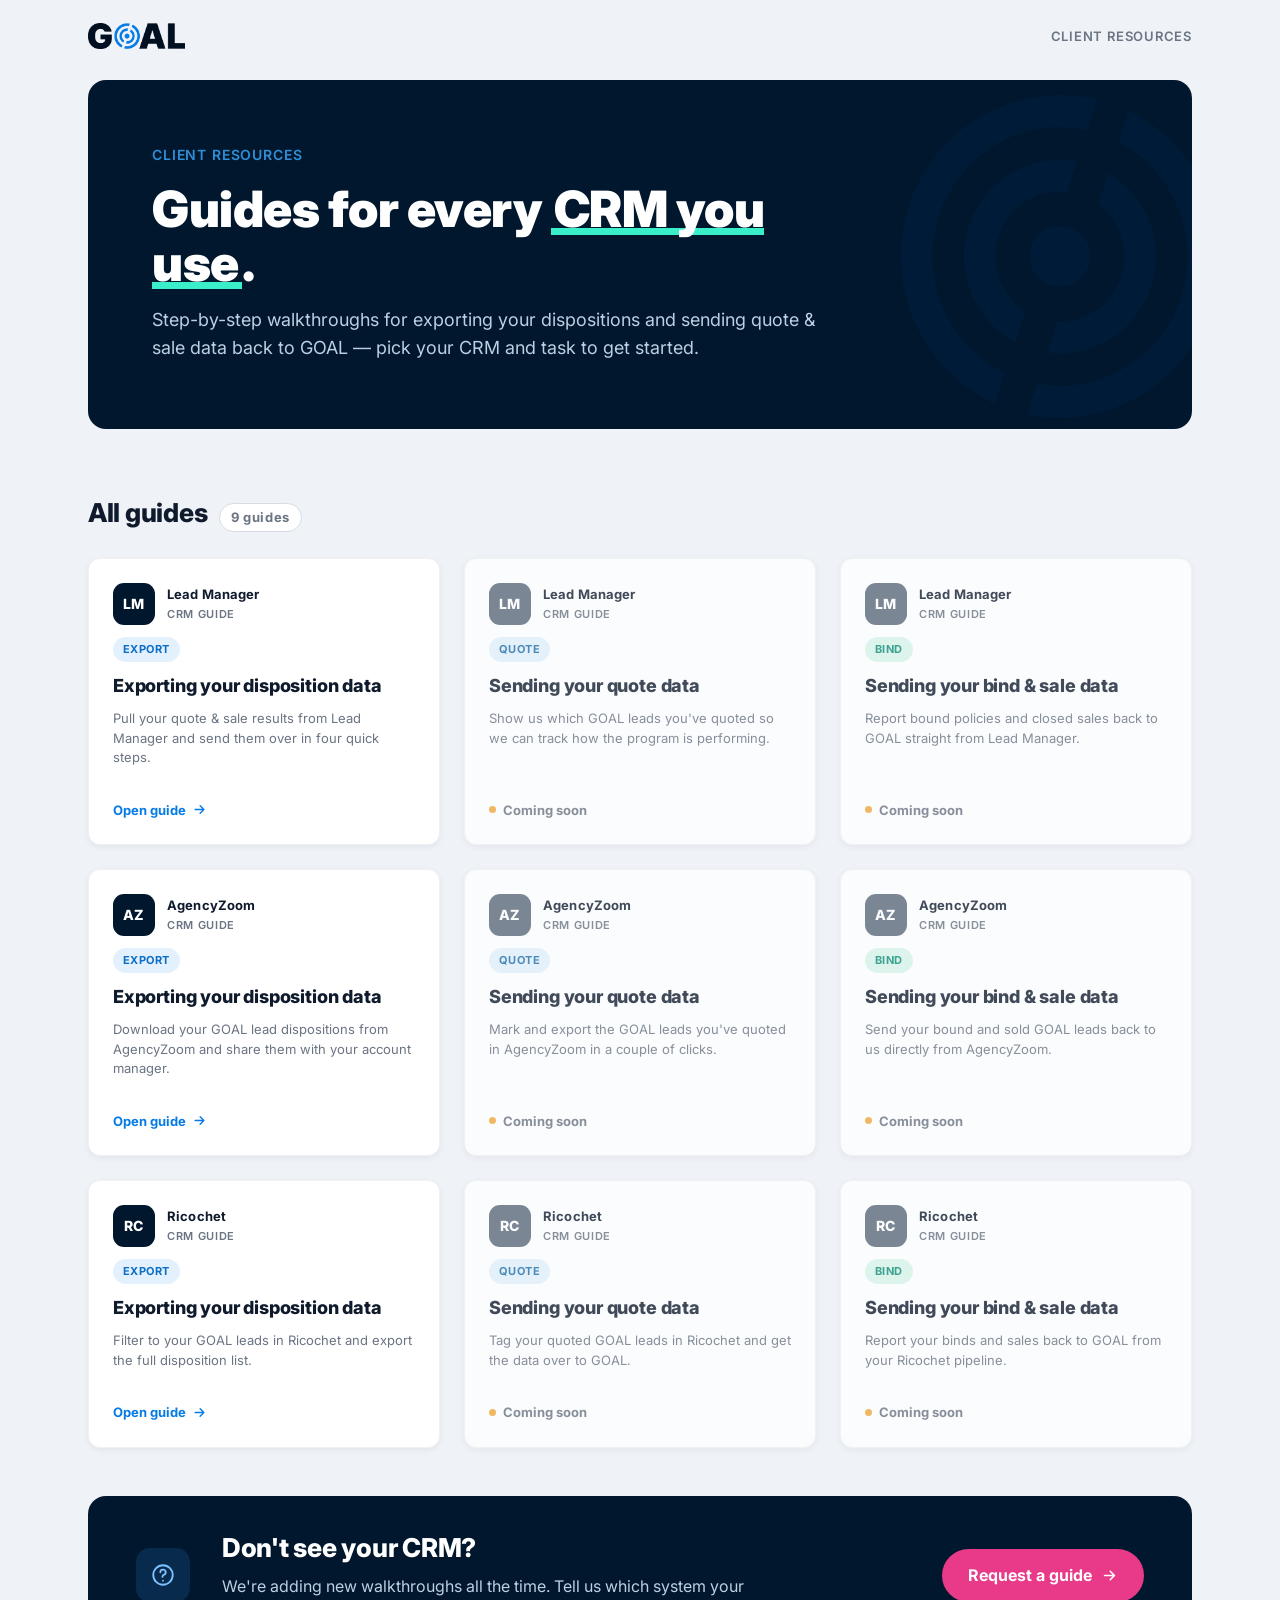
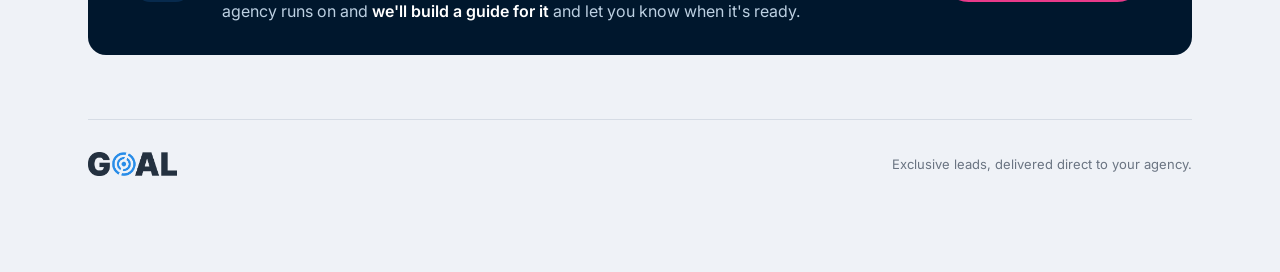
==== index.html @ 9f4384b7 "Add GOAL Guides Hub landing page with guide cards Implement the GOAL Guides Hub design as index.html" ====
<!DOCTYPE html>
<html lang="en">
<head>
<meta charset="UTF-8">
<meta name="viewport" content="width=device-width, initial-scale=1.0">
<title>GOAL — Client Guides</title>
<link rel="preconnect" href="https://fonts.googleapis.com">
<link rel="preconnect" href="https://fonts.gstatic.com" crossorigin>
<link href="https://fonts.googleapis.com/css2?family=Inter:wght@400;500;600;700;800;900&display=swap" rel="stylesheet">
<style>
  /* ==========================================================================
     GOAL Design System — tokens (from GOAL Platform Style Guide v1.0)
     ========================================================================== */
  :root{
    /* Brand / Primary */
    --color-brand-primary:#057BE5; --color-brand-primary-hover:#0C6EC5;
    --color-brand-secondary:#308ED6; --color-brand-accent:#3BEECA;
    /* CTA */
    --color-cta-magenta:#E83A89; --color-cta-magenta-hover:#BE2169;
    /* Dark surfaces */
    --color-surface-navy:#00172D; --color-surface-navy-deep:#001020;
    /* Text */
    --color-text-ink:#0F1B2D; --color-text-body:#2B3442; --color-text-muted:#6A7482;
    /* Surfaces / lines */
    --color-surface-white:#FFFFFF; --color-surface-gray-bg:#EFF2F7;
    --color-border-divider:#F1F1F1; --color-border-input:#D6DCE5;
    /* Semantic */
    --color-warning:#F0A93B;
    /* Type */
    --font-sans:'Inter',system-ui,-apple-system,'Segoe UI',Helvetica,Arial,sans-serif;
    --fs-display:50px; --fs-h3:26px; --fs-body-lg:18px; --fs-body:16px;
    --fs-caption:13px; --fs-button:16px; --fs-eyebrow:14px;
    --tracking-tight:-0.01em; --tracking-eyebrow:0.06em;
    /* Radii */
    --radius-pill:28px; --radius-card-product:12px; --radius-card-marketing:18px;
    /* Spacing (4px base) */
    --space-1:4px; --space-2:8px; --space-3:12px; --space-4:16px; --space-5:24px;
    --space-6:32px; --space-7:48px; --space-8:64px; --space-9:96px;
    /* Elevation */
    --elev-1:0 2px 6px rgba(0,23,45,0.06); --elev-2:0 4px 14px rgba(0,23,45,0.08);
    /* Layout */
    --container-max:1200px; --header-height-desktop:72px;
  }
  @media (max-width:767px){ :root{ --fs-display:32px; } }

  *{box-sizing:border-box;}
  html,body{margin:0;padding:0;}
  body{background:var(--color-surface-gray-bg);font-family:var(--font-sans);
    color:var(--color-text-body);line-height:1.55;-webkit-font-smoothing:antialiased;}
  h1,h2,h3,p{margin:0;}
  #root{min-height:100vh;}

  /* ---------- Shell ---------- */
  .hub{max-width:var(--container-max);margin:0 auto;padding:0 var(--space-7) var(--space-9);}
  @media(max-width:760px){ .hub{padding:0 var(--space-5) var(--space-8);} }

  .masthead{display:flex;align-items:center;justify-content:space-between;
    height:var(--header-height-desktop);}
  .masthead .brand{display:flex;align-items:center;gap:var(--space-3);}
  .masthead .brand img{height:26px;display:block;}
  .masthead .meta{font-size:var(--fs-caption);font-weight:600;letter-spacing:var(--tracking-eyebrow);
    text-transform:uppercase;color:var(--color-text-muted);white-space:nowrap;}

  /* ---------- Hero (navy) ---------- */
  .hero{position:relative;overflow:hidden;border-radius:var(--radius-card-marketing);
    padding:var(--space-8) var(--space-8) calc(var(--space-8) + 4px);margin-top:var(--space-2);
    background:var(--color-surface-navy);}
  .hero .eyebrow{margin-bottom:var(--space-4);font-size:var(--fs-eyebrow);font-weight:600;
    letter-spacing:var(--tracking-eyebrow);text-transform:uppercase;color:var(--color-brand-secondary);}
  .hero h1{font-size:var(--fs-display);max-width:18ch;font-weight:900;line-height:1.08;
    letter-spacing:var(--tracking-tight);color:#fff;}
  .hero .sub{margin-top:var(--space-4);font-size:var(--fs-body-lg);max-width:62ch;color:#BCD0E2;}
  .hero .watermark{position:absolute;right:-40px;top:50%;transform:translateY(-50%);
    width:340px;opacity:.06;pointer-events:none;}

  .mint-ul{background-image:linear-gradient(var(--color-brand-accent),var(--color-brand-accent));
    background-repeat:no-repeat;background-position:0 92%;background-size:100% .14em;
    padding:0 .06em .02em;}

  /* ---------- Section label ---------- */
  .seclabel{display:flex;align-items:baseline;gap:var(--space-3);
    margin:var(--space-8) 0 var(--space-5);}
  .seclabel h2{font-size:var(--fs-h3);font-weight:800;color:var(--color-text-ink);
    letter-spacing:var(--tracking-tight);}
  .seclabel .count{font-size:var(--fs-caption);font-weight:700;letter-spacing:.04em;
    color:var(--color-text-muted);background:#fff;border:1px solid var(--color-border-input);
    padding:3px 11px;border-radius:var(--radius-pill);white-space:nowrap;}

  /* ---------- Grid ---------- */
  .grid{display:grid;grid-template-columns:repeat(3,1fr);gap:var(--space-5);}
  @media(max-width:980px){ .grid{grid-template-columns:repeat(2,1fr);} }
  @media(max-width:600px){ .grid{grid-template-columns:1fr;} }

  /* ---------- Card ---------- */
  .card{position:relative;display:flex;flex-direction:column;gap:var(--space-3);
    background:var(--color-surface-white);border:1px solid var(--color-border-divider);
    border-radius:var(--radius-card-product);padding:var(--space-5);
    box-shadow:var(--elev-1);text-decoration:none;color:inherit;
    transition:transform .18s cubic-bezier(.2,.7,.2,1), box-shadow .18s, border-color .18s;}
  a.card:hover{transform:translateY(-4px);box-shadow:var(--elev-2);border-color:#CFE0F5;}
  a.card:hover .open{gap:10px;color:var(--color-brand-primary-hover);}
  .card.soon{cursor:default;opacity:.78;}
  .card.soon .mono{background:#5A6878;}

  .card .toprow{display:flex;align-items:center;gap:var(--space-3);}
  .mono{flex-shrink:0;width:42px;height:42px;border-radius:11px;
    background:var(--color-surface-navy);color:#fff;
    display:flex;align-items:center;justify-content:center;
    font-weight:800;font-size:14px;letter-spacing:.02em;}
  .crmname{font-size:var(--fs-caption);font-weight:700;color:var(--color-text-ink);letter-spacing:.01em;}
  .crmname small{display:block;font-weight:600;color:var(--color-text-muted);
    font-size:11px;letter-spacing:.06em;text-transform:uppercase;margin-top:2px;white-space:nowrap;}

  .tag{align-self:flex-start;font-size:11px;font-weight:700;letter-spacing:.04em;
    text-transform:uppercase;padding:4px 10px;border-radius:var(--radius-pill);}
  .tag.export{background:#E3F0FD;color:var(--color-brand-primary-hover);}
  .tag.quote{background:#E2F1FB;color:#1F6FA8;}
  .tag.bind{background:#D8F5EA;color:#0C8C72;}

  .card h3{font-size:18px;font-weight:800;line-height:1.3;color:var(--color-text-ink);
    letter-spacing:var(--tracking-tight);}
  .card p{font-size:var(--fs-caption);color:var(--color-text-muted);line-height:1.5;}

  .card .spacer{flex:1;}
  .card .open{display:inline-flex;align-items:center;gap:6px;margin-top:var(--space-2);
    font-size:var(--fs-caption);font-weight:700;color:var(--color-brand-primary);
    white-space:nowrap;transition:gap .18s,color .18s;}
  .card .open svg{width:15px;height:15px;}
  .card .soonpill{display:inline-flex;align-items:center;gap:7px;margin-top:var(--space-2);
    font-size:var(--fs-caption);font-weight:700;color:var(--color-text-muted);white-space:nowrap;}
  .card .soonpill .dot{width:7px;height:7px;border-radius:50%;background:var(--color-warning);}

  /* ---------- Request block ---------- */
  .request{margin-top:var(--space-7);display:flex;align-items:center;gap:var(--space-6);
    background:var(--color-surface-navy);border-radius:var(--radius-card-marketing);
    padding:var(--space-6) var(--space-7);position:relative;overflow:hidden;}
  .request .ricon{flex-shrink:0;width:54px;height:54px;border-radius:14px;
    background:rgba(45,144,238,.16);display:flex;align-items:center;justify-content:center;}
  .request .ricon svg{width:26px;height:26px;stroke:#7CC0FF;fill:none;stroke-width:1.7;}
  .request .rtext{flex:1;}
  .request .rtext h3{font-size:var(--fs-h3);color:#fff;font-weight:800;letter-spacing:var(--tracking-tight);}
  .request .rtext p{font-size:var(--fs-body);color:#BCD0E2;margin-top:6px;max-width:58ch;}
  .request .rtext p b{color:#fff;font-weight:600;}
  .btn{flex-shrink:0;display:inline-flex;align-items:center;gap:9px;
    background:var(--color-cta-magenta);color:#fff;font-weight:700;font-size:var(--fs-button);
    padding:14px 26px;border-radius:var(--radius-pill);text-decoration:none;
    transition:background .15s,transform .15s;white-space:nowrap;}
  .btn:hover{background:var(--color-cta-magenta-hover);transform:translateY(-1px);}
  .btn svg{width:17px;height:17px;}
  @media(max-width:760px){ .request{flex-direction:column;align-items:flex-start;gap:var(--space-4);} }

  /* ---------- Footer ---------- */
  .foot{margin-top:var(--space-8);padding-top:var(--space-6);
    border-top:1px solid var(--color-border-input);
    display:flex;align-items:center;justify-content:space-between;gap:var(--space-4);}
  .foot img{height:24px;opacity:.85;}
  .foot .tag2{font-size:var(--fs-caption);color:var(--color-text-muted);}
  @media(max-width:600px){ .foot{flex-direction:column;align-items:flex-start;} }
</style>
</head>
<body>
<div id="root">
  <div class="hub" data-hero="navy">

    <header class="masthead">
      <div class="brand"><img src="assets/goal-wordmark-black.png" alt="GOAL"></div>
      <div class="meta">Client Resources</div>
    </header>

    <section class="hero">
      <img class="watermark" src="assets/goal-mark.png" alt="">
      <div class="eyebrow">Client Resources</div>
      <h1>Guides for every <span class="mint-ul">CRM you use</span>.</h1>
      <p class="sub">Step-by-step walkthroughs for exporting your dispositions and sending
        quote &amp; sale data back to GOAL — pick your CRM and task to get started.</p>
    </section>

    <div class="seclabel">
      <h2>All guides</h2>
      <span class="count">9 guides</span>
    </div>

    <div class="grid">

      <!-- ===== Lead Manager ===== -->
      <a class="card" href="GOAL%20%E2%80%94%20Lead%20Manager%20Export%20Guide%20(Client).html">
        <div class="toprow">
          <div class="mono">LM</div>
          <div class="crmname">Lead Manager<small>CRM Guide</small></div>
        </div>
        <span class="tag export">Export</span>
        <h3>Exporting your disposition data</h3>
        <p>Pull your quote &amp; sale results from Lead Manager and send them over in four quick steps.</p>
        <div class="spacer"></div>
        <span class="open">Open guide
          <svg viewBox="0 0 24 24" fill="none" stroke="currentColor" stroke-width="2.2" stroke-linecap="round" stroke-linejoin="round"><path d="M5 12h14M13 6l6 6-6 6"/></svg>
        </span>
      </a>

      <div class="card soon">
        <div class="toprow">
          <div class="mono">LM</div>
          <div class="crmname">Lead Manager<small>CRM Guide</small></div>
        </div>
        <span class="tag quote">Quote</span>
        <h3>Sending your quote data</h3>
        <p>Show us which GOAL leads you've quoted so we can track how the program is performing.</p>
        <div class="spacer"></div>
        <span class="soonpill"><span class="dot"></span>Coming soon</span>
      </div>

      <div class="card soon">
        <div class="toprow">
          <div class="mono">LM</div>
          <div class="crmname">Lead Manager<small>CRM Guide</small></div>
        </div>
        <span class="tag bind">Bind</span>
        <h3>Sending your bind &amp; sale data</h3>
        <p>Report bound policies and closed sales back to GOAL straight from Lead Manager.</p>
        <div class="spacer"></div>
        <span class="soonpill"><span class="dot"></span>Coming soon</span>
      </div>

      <!-- ===== AgencyZoom ===== -->
      <a class="card" href="AgencyZoom%20Lead%20Export%20-%20Client%20Guide.html">
        <div class="toprow">
          <div class="mono">AZ</div>
          <div class="crmname">AgencyZoom<small>CRM Guide</small></div>
        </div>
        <span class="tag export">Export</span>
        <h3>Exporting your disposition data</h3>
        <p>Download your GOAL lead dispositions from AgencyZoom and share them with your account manager.</p>
        <div class="spacer"></div>
        <span class="open">Open guide
          <svg viewBox="0 0 24 24" fill="none" stroke="currentColor" stroke-width="2.2" stroke-linecap="round" stroke-linejoin="round"><path d="M5 12h14M13 6l6 6-6 6"/></svg>
        </span>
      </a>

      <div class="card soon">
        <div class="toprow">
          <div class="mono">AZ</div>
          <div class="crmname">AgencyZoom<small>CRM Guide</small></div>
        </div>
        <span class="tag quote">Quote</span>
        <h3>Sending your quote data</h3>
        <p>Mark and export the GOAL leads you've quoted in AgencyZoom in a couple of clicks.</p>
        <div class="spacer"></div>
        <span class="soonpill"><span class="dot"></span>Coming soon</span>
      </div>

      <div class="card soon">
        <div class="toprow">
          <div class="mono">AZ</div>
          <div class="crmname">AgencyZoom<small>CRM Guide</small></div>
        </div>
        <span class="tag bind">Bind</span>
        <h3>Sending your bind &amp; sale data</h3>
        <p>Send your bound and sold GOAL leads back to us directly from AgencyZoom.</p>
        <div class="spacer"></div>
        <span class="soonpill"><span class="dot"></span>Coming soon</span>
      </div>

      <!-- ===== Ricochet ===== -->
      <a class="card" href="GOAL%20%E2%80%94%20Ricochet360%20Export%20Guide%20(Client).html">
        <div class="toprow">
          <div class="mono">RC</div>
          <div class="crmname">Ricochet<small>CRM Guide</small></div>
        </div>
        <span class="tag export">Export</span>
        <h3>Exporting your disposition data</h3>
        <p>Filter to your GOAL leads in Ricochet and export the full disposition list.</p>
        <div class="spacer"></div>
        <span class="open">Open guide
          <svg viewBox="0 0 24 24" fill="none" stroke="currentColor" stroke-width="2.2" stroke-linecap="round" stroke-linejoin="round"><path d="M5 12h14M13 6l6 6-6 6"/></svg>
        </span>
      </a>

      <div class="card soon">
        <div class="toprow">
          <div class="mono">RC</div>
          <div class="crmname">Ricochet<small>CRM Guide</small></div>
        </div>
        <span class="tag quote">Quote</span>
        <h3>Sending your quote data</h3>
        <p>Tag your quoted GOAL leads in Ricochet and get the data over to GOAL.</p>
        <div class="spacer"></div>
        <span class="soonpill"><span class="dot"></span>Coming soon</span>
      </div>

      <div class="card soon">
        <div class="toprow">
          <div class="mono">RC</div>
          <div class="crmname">Ricochet<small>CRM Guide</small></div>
        </div>
        <span class="tag bind">Bind</span>
        <h3>Sending your bind &amp; sale data</h3>
        <p>Report your binds and sales back to GOAL from your Ricochet pipeline.</p>
        <div class="spacer"></div>
        <span class="soonpill"><span class="dot"></span>Coming soon</span>
      </div>

    </div>

    <div class="request">
      <div class="ricon">
        <svg viewBox="0 0 24 24"><circle cx="12" cy="12" r="9"/>
          <path d="M9.5 9.5a2.5 2.5 0 1 1 3.2 2.4c-.6.2-1.2.7-1.2 1.6v.3" stroke-linecap="round"/>
          <path d="M12 17.2h.01" stroke-linecap="round"/></svg>
      </div>
      <div class="rtext">
        <h3>Don't see your CRM?</h3>
        <p>We're adding new walkthroughs all the time. Tell us which system your agency runs on and
          <b> we'll build a guide for it</b> and let you know when it's ready.</p>
      </div>
      <a class="btn" href="mailto:support@checkoutgoal.com?subject=CRM%20guide%20request">
        Request a guide
        <svg viewBox="0 0 24 24" fill="none" stroke="currentColor" stroke-width="2.2" stroke-linecap="round" stroke-linejoin="round"><path d="M5 12h14M13 6l6 6-6 6"/></svg>
      </a>
    </div>

    <footer class="foot">
      <img src="assets/goal-wordmark-black.png" alt="GOAL">
      <div class="tag2">Exclusive leads, delivered direct to your agency.</div>
    </footer>

  </div>
</div>
</body>
</html>
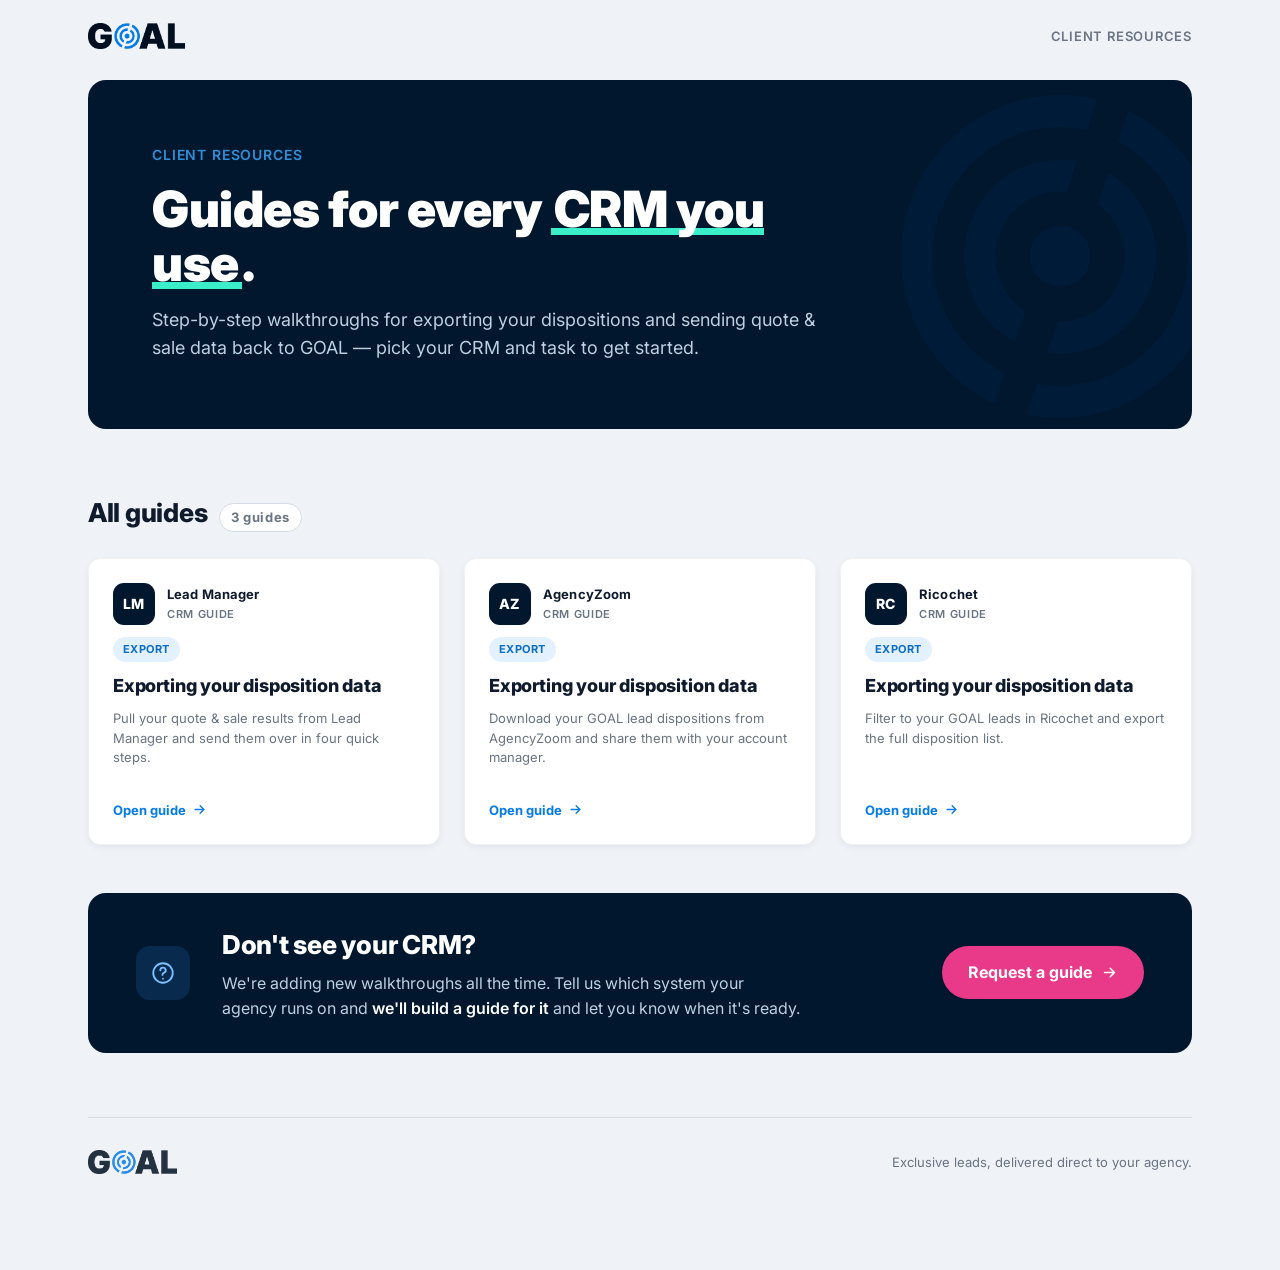
==== commit a30b6c64: "Show only available guides on the landing page Remove the six 'Coming soon' (Quote/Bind) placeholder" ====
--- a/index.html
+++ b/index.html
@@ -177,13 +177,13 @@
 
     <div class="seclabel">
       <h2>All guides</h2>
-      <span class="count">9 guides</span>
+      <span class="count">3 guides</span>
     </div>
 
     <div class="grid">
 
       <!-- ===== Lead Manager ===== -->
-      <a class="card" href="GOAL%20%E2%80%94%20Lead%20Manager%20Export%20Guide%20(Client).html">
+      <a class="card" href="lead-manager-export.html">
         <div class="toprow">
           <div class="mono">LM</div>
           <div class="crmname">Lead Manager<small>CRM Guide</small></div>
@@ -197,32 +197,8 @@
         </span>
       </a>
 
-      <div class="card soon">
-        <div class="toprow">
-          <div class="mono">LM</div>
-          <div class="crmname">Lead Manager<small>CRM Guide</small></div>
-        </div>
-        <span class="tag quote">Quote</span>
-        <h3>Sending your quote data</h3>
-        <p>Show us which GOAL leads you've quoted so we can track how the program is performing.</p>
-        <div class="spacer"></div>
-        <span class="soonpill"><span class="dot"></span>Coming soon</span>
-      </div>
-
-      <div class="card soon">
-        <div class="toprow">
-          <div class="mono">LM</div>
-          <div class="crmname">Lead Manager<small>CRM Guide</small></div>
-        </div>
-        <span class="tag bind">Bind</span>
-        <h3>Sending your bind &amp; sale data</h3>
-        <p>Report bound policies and closed sales back to GOAL straight from Lead Manager.</p>
-        <div class="spacer"></div>
-        <span class="soonpill"><span class="dot"></span>Coming soon</span>
-      </div>
-
       <!-- ===== AgencyZoom ===== -->
-      <a class="card" href="AgencyZoom%20Lead%20Export%20-%20Client%20Guide.html">
+      <a class="card" href="agencyzoom-export.html">
         <div class="toprow">
           <div class="mono">AZ</div>
           <div class="crmname">AgencyZoom<small>CRM Guide</small></div>
@@ -236,32 +212,8 @@
         </span>
       </a>
 
-      <div class="card soon">
-        <div class="toprow">
-          <div class="mono">AZ</div>
-          <div class="crmname">AgencyZoom<small>CRM Guide</small></div>
-        </div>
-        <span class="tag quote">Quote</span>
-        <h3>Sending your quote data</h3>
-        <p>Mark and export the GOAL leads you've quoted in AgencyZoom in a couple of clicks.</p>
-        <div class="spacer"></div>
-        <span class="soonpill"><span class="dot"></span>Coming soon</span>
-      </div>
-
-      <div class="card soon">
-        <div class="toprow">
-          <div class="mono">AZ</div>
-          <div class="crmname">AgencyZoom<small>CRM Guide</small></div>
-        </div>
-        <span class="tag bind">Bind</span>
-        <h3>Sending your bind &amp; sale data</h3>
-        <p>Send your bound and sold GOAL leads back to us directly from AgencyZoom.</p>
-        <div class="spacer"></div>
-        <span class="soonpill"><span class="dot"></span>Coming soon</span>
-      </div>
-
       <!-- ===== Ricochet ===== -->
-      <a class="card" href="GOAL%20%E2%80%94%20Ricochet360%20Export%20Guide%20(Client).html">
+      <a class="card" href="ricochet-export.html">
         <div class="toprow">
           <div class="mono">RC</div>
           <div class="crmname">Ricochet<small>CRM Guide</small></div>
@@ -274,30 +226,6 @@
           <svg viewBox="0 0 24 24" fill="none" stroke="currentColor" stroke-width="2.2" stroke-linecap="round" stroke-linejoin="round"><path d="M5 12h14M13 6l6 6-6 6"/></svg>
         </span>
       </a>
-
-      <div class="card soon">
-        <div class="toprow">
-          <div class="mono">RC</div>
-          <div class="crmname">Ricochet<small>CRM Guide</small></div>
-        </div>
-        <span class="tag quote">Quote</span>
-        <h3>Sending your quote data</h3>
-        <p>Tag your quoted GOAL leads in Ricochet and get the data over to GOAL.</p>
-        <div class="spacer"></div>
-        <span class="soonpill"><span class="dot"></span>Coming soon</span>
-      </div>
-
-      <div class="card soon">
-        <div class="toprow">
-          <div class="mono">RC</div>
-          <div class="crmname">Ricochet<small>CRM Guide</small></div>
-        </div>
-        <span class="tag bind">Bind</span>
-        <h3>Sending your bind &amp; sale data</h3>
-        <p>Report your binds and sales back to GOAL from your Ricochet pipeline.</p>
-        <div class="spacer"></div>
-        <span class="soonpill"><span class="dot"></span>Coming soon</span>
-      </div>
 
     </div>
 
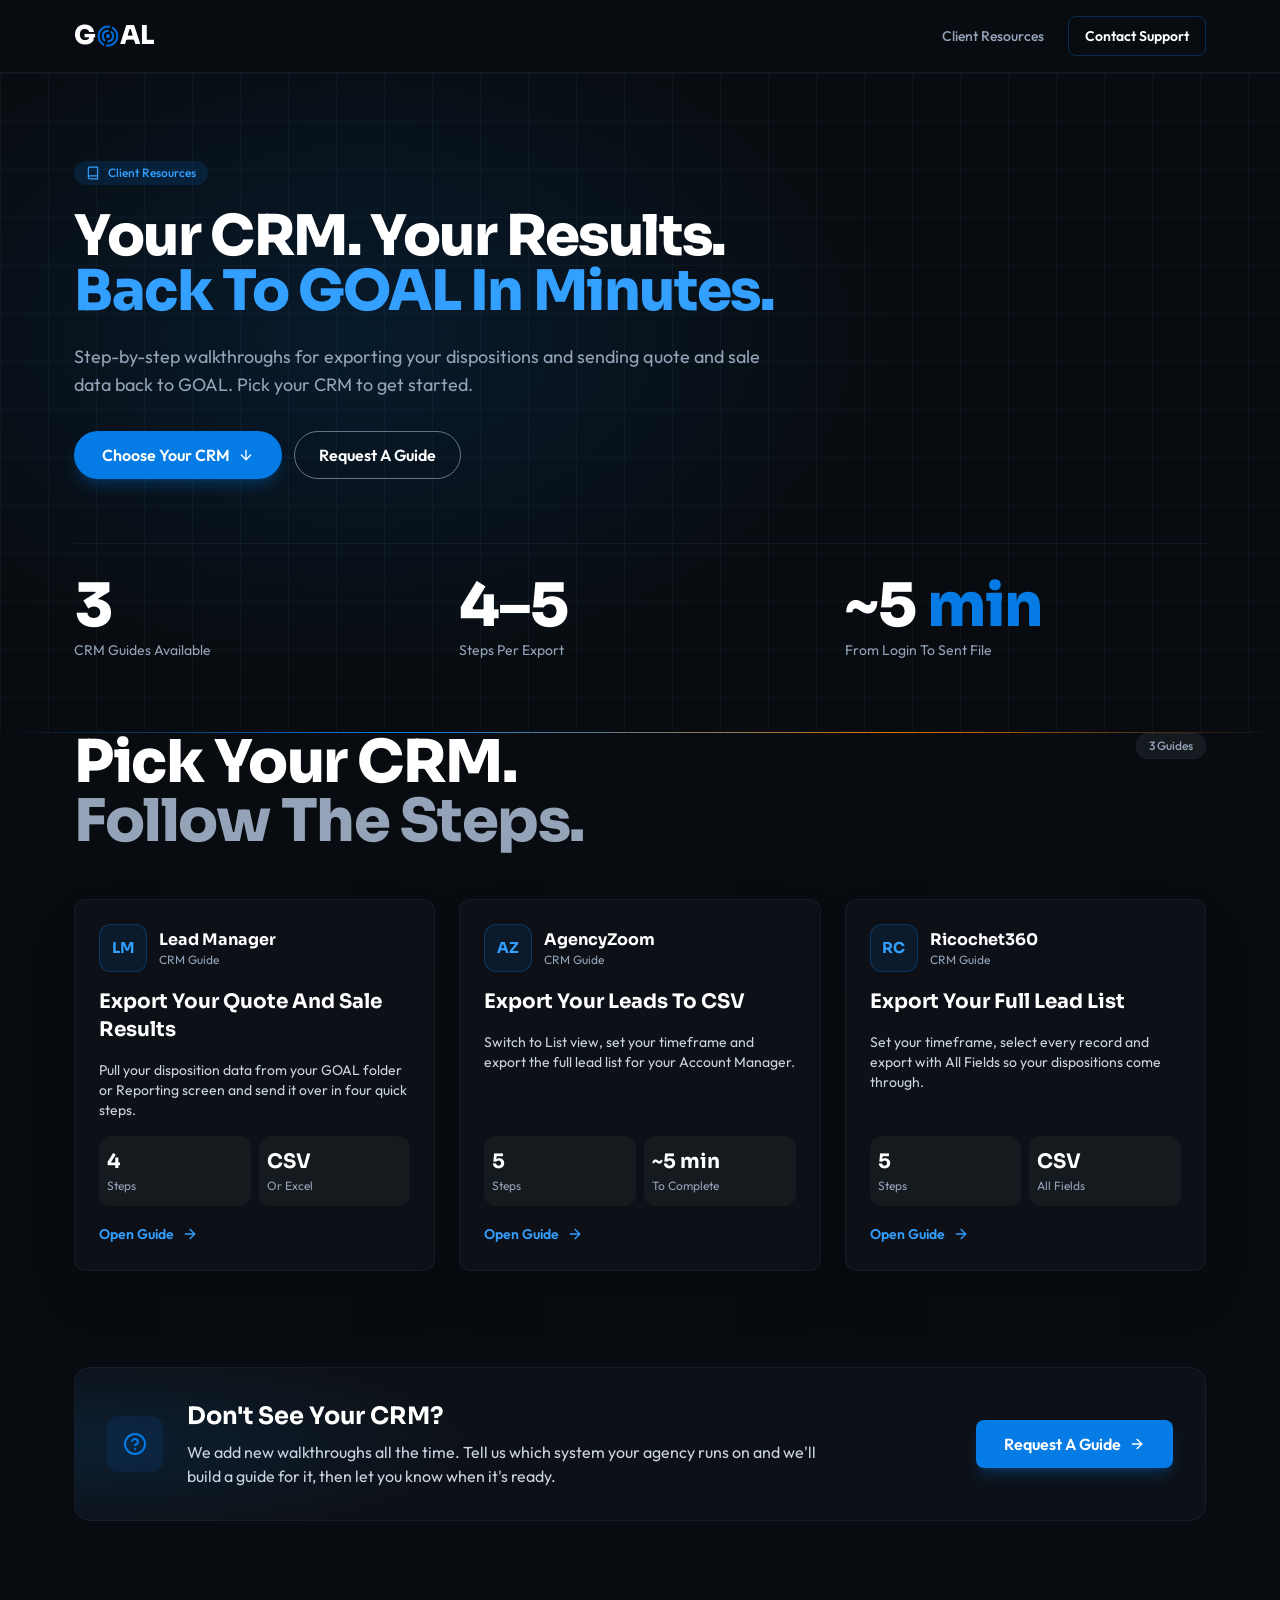
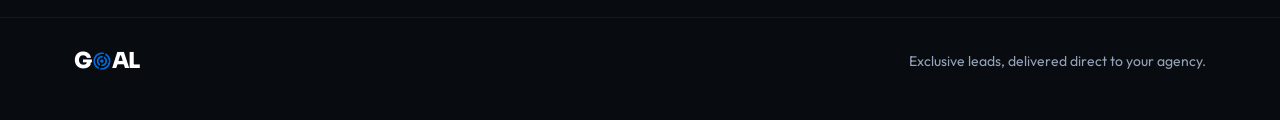
==== commit d0ef00d6: "Redesign landing page and guides in the GOAL dark design system Move the site from the old light/Int" ====
--- a/index.html
+++ b/index.html
@@ -4,254 +4,128 @@
 <meta charset="UTF-8">
 <meta name="viewport" content="width=device-width, initial-scale=1.0">
 <title>GOAL — Client Guides</title>
+<meta name="description" content="Step-by-step guides for exporting your dispositions and sending quote and sale data back to GOAL.">
+<meta name="theme-color" content="#080c10">
+<link rel="icon" type="image/png" href="assets/goal-mark.png">
 <link rel="preconnect" href="https://fonts.googleapis.com">
 <link rel="preconnect" href="https://fonts.gstatic.com" crossorigin>
-<link href="https://fonts.googleapis.com/css2?family=Inter:wght@400;500;600;700;800;900&display=swap" rel="stylesheet">
-<style>
-  /* ==========================================================================
-     GOAL Design System — tokens (from GOAL Platform Style Guide v1.0)
-     ========================================================================== */
-  :root{
-    /* Brand / Primary */
-    --color-brand-primary:#057BE5; --color-brand-primary-hover:#0C6EC5;
-    --color-brand-secondary:#308ED6; --color-brand-accent:#3BEECA;
-    /* CTA */
-    --color-cta-magenta:#E83A89; --color-cta-magenta-hover:#BE2169;
-    /* Dark surfaces */
-    --color-surface-navy:#00172D; --color-surface-navy-deep:#001020;
-    /* Text */
-    --color-text-ink:#0F1B2D; --color-text-body:#2B3442; --color-text-muted:#6A7482;
-    /* Surfaces / lines */
-    --color-surface-white:#FFFFFF; --color-surface-gray-bg:#EFF2F7;
-    --color-border-divider:#F1F1F1; --color-border-input:#D6DCE5;
-    /* Semantic */
-    --color-warning:#F0A93B;
-    /* Type */
-    --font-sans:'Inter',system-ui,-apple-system,'Segoe UI',Helvetica,Arial,sans-serif;
-    --fs-display:50px; --fs-h3:26px; --fs-body-lg:18px; --fs-body:16px;
-    --fs-caption:13px; --fs-button:16px; --fs-eyebrow:14px;
-    --tracking-tight:-0.01em; --tracking-eyebrow:0.06em;
-    /* Radii */
-    --radius-pill:28px; --radius-card-product:12px; --radius-card-marketing:18px;
-    /* Spacing (4px base) */
-    --space-1:4px; --space-2:8px; --space-3:12px; --space-4:16px; --space-5:24px;
-    --space-6:32px; --space-7:48px; --space-8:64px; --space-9:96px;
-    /* Elevation */
-    --elev-1:0 2px 6px rgba(0,23,45,0.06); --elev-2:0 4px 14px rgba(0,23,45,0.08);
-    /* Layout */
-    --container-max:1200px; --header-height-desktop:72px;
-  }
-  @media (max-width:767px){ :root{ --fs-display:32px; } }
-
-  *{box-sizing:border-box;}
-  html,body{margin:0;padding:0;}
-  body{background:var(--color-surface-gray-bg);font-family:var(--font-sans);
-    color:var(--color-text-body);line-height:1.55;-webkit-font-smoothing:antialiased;}
-  h1,h2,h3,p{margin:0;}
-  #root{min-height:100vh;}
-
-  /* ---------- Shell ---------- */
-  .hub{max-width:var(--container-max);margin:0 auto;padding:0 var(--space-7) var(--space-9);}
-  @media(max-width:760px){ .hub{padding:0 var(--space-5) var(--space-8);} }
-
-  .masthead{display:flex;align-items:center;justify-content:space-between;
-    height:var(--header-height-desktop);}
-  .masthead .brand{display:flex;align-items:center;gap:var(--space-3);}
-  .masthead .brand img{height:26px;display:block;}
-  .masthead .meta{font-size:var(--fs-caption);font-weight:600;letter-spacing:var(--tracking-eyebrow);
-    text-transform:uppercase;color:var(--color-text-muted);white-space:nowrap;}
-
-  /* ---------- Hero (navy) ---------- */
-  .hero{position:relative;overflow:hidden;border-radius:var(--radius-card-marketing);
-    padding:var(--space-8) var(--space-8) calc(var(--space-8) + 4px);margin-top:var(--space-2);
-    background:var(--color-surface-navy);}
-  .hero .eyebrow{margin-bottom:var(--space-4);font-size:var(--fs-eyebrow);font-weight:600;
-    letter-spacing:var(--tracking-eyebrow);text-transform:uppercase;color:var(--color-brand-secondary);}
-  .hero h1{font-size:var(--fs-display);max-width:18ch;font-weight:900;line-height:1.08;
-    letter-spacing:var(--tracking-tight);color:#fff;}
-  .hero .sub{margin-top:var(--space-4);font-size:var(--fs-body-lg);max-width:62ch;color:#BCD0E2;}
-  .hero .watermark{position:absolute;right:-40px;top:50%;transform:translateY(-50%);
-    width:340px;opacity:.06;pointer-events:none;}
-
-  .mint-ul{background-image:linear-gradient(var(--color-brand-accent),var(--color-brand-accent));
-    background-repeat:no-repeat;background-position:0 92%;background-size:100% .14em;
-    padding:0 .06em .02em;}
-
-  /* ---------- Section label ---------- */
-  .seclabel{display:flex;align-items:baseline;gap:var(--space-3);
-    margin:var(--space-8) 0 var(--space-5);}
-  .seclabel h2{font-size:var(--fs-h3);font-weight:800;color:var(--color-text-ink);
-    letter-spacing:var(--tracking-tight);}
-  .seclabel .count{font-size:var(--fs-caption);font-weight:700;letter-spacing:.04em;
-    color:var(--color-text-muted);background:#fff;border:1px solid var(--color-border-input);
-    padding:3px 11px;border-radius:var(--radius-pill);white-space:nowrap;}
-
-  /* ---------- Grid ---------- */
-  .grid{display:grid;grid-template-columns:repeat(3,1fr);gap:var(--space-5);}
-  @media(max-width:980px){ .grid{grid-template-columns:repeat(2,1fr);} }
-  @media(max-width:600px){ .grid{grid-template-columns:1fr;} }
-
-  /* ---------- Card ---------- */
-  .card{position:relative;display:flex;flex-direction:column;gap:var(--space-3);
-    background:var(--color-surface-white);border:1px solid var(--color-border-divider);
-    border-radius:var(--radius-card-product);padding:var(--space-5);
-    box-shadow:var(--elev-1);text-decoration:none;color:inherit;
-    transition:transform .18s cubic-bezier(.2,.7,.2,1), box-shadow .18s, border-color .18s;}
-  a.card:hover{transform:translateY(-4px);box-shadow:var(--elev-2);border-color:#CFE0F5;}
-  a.card:hover .open{gap:10px;color:var(--color-brand-primary-hover);}
-  .card.soon{cursor:default;opacity:.78;}
-  .card.soon .mono{background:#5A6878;}
-
-  .card .toprow{display:flex;align-items:center;gap:var(--space-3);}
-  .mono{flex-shrink:0;width:42px;height:42px;border-radius:11px;
-    background:var(--color-surface-navy);color:#fff;
-    display:flex;align-items:center;justify-content:center;
-    font-weight:800;font-size:14px;letter-spacing:.02em;}
-  .crmname{font-size:var(--fs-caption);font-weight:700;color:var(--color-text-ink);letter-spacing:.01em;}
-  .crmname small{display:block;font-weight:600;color:var(--color-text-muted);
-    font-size:11px;letter-spacing:.06em;text-transform:uppercase;margin-top:2px;white-space:nowrap;}
-
-  .tag{align-self:flex-start;font-size:11px;font-weight:700;letter-spacing:.04em;
-    text-transform:uppercase;padding:4px 10px;border-radius:var(--radius-pill);}
-  .tag.export{background:#E3F0FD;color:var(--color-brand-primary-hover);}
-  .tag.quote{background:#E2F1FB;color:#1F6FA8;}
-  .tag.bind{background:#D8F5EA;color:#0C8C72;}
-
-  .card h3{font-size:18px;font-weight:800;line-height:1.3;color:var(--color-text-ink);
-    letter-spacing:var(--tracking-tight);}
-  .card p{font-size:var(--fs-caption);color:var(--color-text-muted);line-height:1.5;}
-
-  .card .spacer{flex:1;}
-  .card .open{display:inline-flex;align-items:center;gap:6px;margin-top:var(--space-2);
-    font-size:var(--fs-caption);font-weight:700;color:var(--color-brand-primary);
-    white-space:nowrap;transition:gap .18s,color .18s;}
-  .card .open svg{width:15px;height:15px;}
-  .card .soonpill{display:inline-flex;align-items:center;gap:7px;margin-top:var(--space-2);
-    font-size:var(--fs-caption);font-weight:700;color:var(--color-text-muted);white-space:nowrap;}
-  .card .soonpill .dot{width:7px;height:7px;border-radius:50%;background:var(--color-warning);}
-
-  /* ---------- Request block ---------- */
-  .request{margin-top:var(--space-7);display:flex;align-items:center;gap:var(--space-6);
-    background:var(--color-surface-navy);border-radius:var(--radius-card-marketing);
-    padding:var(--space-6) var(--space-7);position:relative;overflow:hidden;}
-  .request .ricon{flex-shrink:0;width:54px;height:54px;border-radius:14px;
-    background:rgba(45,144,238,.16);display:flex;align-items:center;justify-content:center;}
-  .request .ricon svg{width:26px;height:26px;stroke:#7CC0FF;fill:none;stroke-width:1.7;}
-  .request .rtext{flex:1;}
-  .request .rtext h3{font-size:var(--fs-h3);color:#fff;font-weight:800;letter-spacing:var(--tracking-tight);}
-  .request .rtext p{font-size:var(--fs-body);color:#BCD0E2;margin-top:6px;max-width:58ch;}
-  .request .rtext p b{color:#fff;font-weight:600;}
-  .btn{flex-shrink:0;display:inline-flex;align-items:center;gap:9px;
-    background:var(--color-cta-magenta);color:#fff;font-weight:700;font-size:var(--fs-button);
-    padding:14px 26px;border-radius:var(--radius-pill);text-decoration:none;
-    transition:background .15s,transform .15s;white-space:nowrap;}
-  .btn:hover{background:var(--color-cta-magenta-hover);transform:translateY(-1px);}
-  .btn svg{width:17px;height:17px;}
-  @media(max-width:760px){ .request{flex-direction:column;align-items:flex-start;gap:var(--space-4);} }
-
-  /* ---------- Footer ---------- */
-  .foot{margin-top:var(--space-8);padding-top:var(--space-6);
-    border-top:1px solid var(--color-border-input);
-    display:flex;align-items:center;justify-content:space-between;gap:var(--space-4);}
-  .foot img{height:24px;opacity:.85;}
-  .foot .tag2{font-size:var(--fs-caption);color:var(--color-text-muted);}
-  @media(max-width:600px){ .foot{flex-direction:column;align-items:flex-start;} }
-</style>
+<link href="https://fonts.googleapis.com/css2?family=Outfit:wght@400;500;600&family=Sora:wght@600;700;800&display=swap" rel="stylesheet">
+<link rel="stylesheet" href="assets/goal.css">
 </head>
 <body>
-<div id="root">
-  <div class="hub" data-hero="navy">
 
-    <header class="masthead">
-      <div class="brand"><img src="assets/goal-wordmark-black.png" alt="GOAL"></div>
-      <div class="meta">Client Resources</div>
-    </header>
+<header class="site-header">
+  <div class="container">
+    <a class="logo" href="index.html" aria-label="GOAL Client Guides home">G<img src="assets/goal-mark.png" alt="">AL</a>
+    <nav aria-label="Primary">
+      <span class="meta">Client Resources</span>
+      <a class="btn btn-outline btn-sm" href="mailto:support@checkoutgoal.com">Contact Support</a>
+    </nav>
+  </div>
+</header>
 
-    <section class="hero">
-      <img class="watermark" src="assets/goal-mark.png" alt="">
-      <div class="eyebrow">Client Resources</div>
-      <h1>Guides for every <span class="mint-ul">CRM you use</span>.</h1>
-      <p class="sub">Step-by-step walkthroughs for exporting your dispositions and sending
-        quote &amp; sale data back to GOAL — pick your CRM and task to get started.</p>
-    </section>
+<section class="hero">
+  <div class="container">
+    <span class="badge">
+      <svg viewBox="0 0 24 24" fill="none" stroke="currentColor" stroke-width="2" stroke-linecap="round" stroke-linejoin="round" aria-hidden="true"><path d="M4 19.5v-15A2.5 2.5 0 0 1 6.5 2H20v20H6.5a2.5 2.5 0 0 1 0-5H20"/></svg>
+      Client Resources
+    </span>
+    <h1 class="display-lg">Your CRM. Your Results.<br><span class="accent">Back To GOAL In Minutes.</span></h1>
+    <p class="lead">Step-by-step walkthroughs for exporting your dispositions and sending quote and sale data back to GOAL. Pick your CRM to get started.</p>
+    <div class="actions">
+      <a class="btn btn-primary btn-pill" href="#guides">Choose Your CRM
+        <svg viewBox="0 0 24 24" fill="none" stroke="currentColor" stroke-width="2" stroke-linecap="round" stroke-linejoin="round" aria-hidden="true"><path d="M12 5v14"/><path d="m19 12-7 7-7-7"/></svg>
+      </a>
+      <a class="btn btn-ghost btn-pill" href="#request">Request A Guide</a>
+    </div>
+    <div class="stats">
+      <div class="stat"><div class="value">3</div><div class="label">CRM Guides Available</div></div>
+      <div class="stat"><div class="value">4–5</div><div class="label">Steps Per Export</div></div>
+      <div class="stat"><div class="value">~5<span> min</span></div><div class="label">From Login To Sent File</div></div>
+    </div>
+  </div>
+</section>
 
-    <div class="seclabel">
-      <h2>All guides</h2>
-      <span class="count">3 guides</span>
-    </div>
+<div class="divider" aria-hidden="true"></div>
 
-    <div class="grid">
+<main id="guides" class="container">
+  <div class="section-head">
+    <h2 class="display-xl">Pick Your CRM.<br><span class="muted">Follow The Steps.</span></h2>
+    <span class="badge neutral">3 Guides</span>
+  </div>
 
-      <!-- ===== Lead Manager ===== -->
-      <a class="card" href="lead-manager-export.html">
-        <div class="toprow">
-          <div class="mono">LM</div>
-          <div class="crmname">Lead Manager<small>CRM Guide</small></div>
-        </div>
-        <span class="tag export">Export</span>
-        <h3>Exporting your disposition data</h3>
-        <p>Pull your quote &amp; sale results from Lead Manager and send them over in four quick steps.</p>
-        <div class="spacer"></div>
-        <span class="open">Open guide
-          <svg viewBox="0 0 24 24" fill="none" stroke="currentColor" stroke-width="2.2" stroke-linecap="round" stroke-linejoin="round"><path d="M5 12h14M13 6l6 6-6 6"/></svg>
-        </span>
-      </a>
+  <div class="grid">
 
-      <!-- ===== AgencyZoom ===== -->
-      <a class="card" href="agencyzoom-export.html">
-        <div class="toprow">
-          <div class="mono">AZ</div>
-          <div class="crmname">AgencyZoom<small>CRM Guide</small></div>
-        </div>
-        <span class="tag export">Export</span>
-        <h3>Exporting your disposition data</h3>
-        <p>Download your GOAL lead dispositions from AgencyZoom and share them with your account manager.</p>
-        <div class="spacer"></div>
-        <span class="open">Open guide
-          <svg viewBox="0 0 24 24" fill="none" stroke="currentColor" stroke-width="2.2" stroke-linecap="round" stroke-linejoin="round"><path d="M5 12h14M13 6l6 6-6 6"/></svg>
-        </span>
-      </a>
+    <a class="guide-card" href="lead-manager-export.html">
+      <div class="toprow">
+        <div class="mono" aria-hidden="true">LM</div>
+        <div class="crm"><span class="name">Lead Manager</span><small>CRM Guide</small></div>
+      </div>
+      <h3>Export Your Quote And Sale Results</h3>
+      <p>Pull your disposition data from your GOAL folder or Reporting screen and send it over in four quick steps.</p>
+      <div class="tiles">
+        <div class="tile"><span class="v">4</span><span class="l">Steps</span></div>
+        <div class="tile"><span class="v">CSV</span><span class="l">Or Excel</span></div>
+      </div>
+      <span class="open-link">Open Guide
+        <svg viewBox="0 0 24 24" fill="none" stroke="currentColor" stroke-width="2" stroke-linecap="round" stroke-linejoin="round" aria-hidden="true"><path d="M5 12h14"/><path d="m12 5 7 7-7 7"/></svg>
+      </span>
+    </a>
 
-      <!-- ===== Ricochet ===== -->
-      <a class="card" href="ricochet-export.html">
-        <div class="toprow">
-          <div class="mono">RC</div>
-          <div class="crmname">Ricochet<small>CRM Guide</small></div>
-        </div>
-        <span class="tag export">Export</span>
-        <h3>Exporting your disposition data</h3>
-        <p>Filter to your GOAL leads in Ricochet and export the full disposition list.</p>
-        <div class="spacer"></div>
-        <span class="open">Open guide
-          <svg viewBox="0 0 24 24" fill="none" stroke="currentColor" stroke-width="2.2" stroke-linecap="round" stroke-linejoin="round"><path d="M5 12h14M13 6l6 6-6 6"/></svg>
-        </span>
-      </a>
+    <a class="guide-card" href="agencyzoom-export.html">
+      <div class="toprow">
+        <div class="mono" aria-hidden="true">AZ</div>
+        <div class="crm"><span class="name">AgencyZoom</span><small>CRM Guide</small></div>
+      </div>
+      <h3>Export Your Leads To CSV</h3>
+      <p>Switch to List view, set your timeframe and export the full lead list for your Account Manager.</p>
+      <div class="tiles">
+        <div class="tile"><span class="v">5</span><span class="l">Steps</span></div>
+        <div class="tile"><span class="v">~5 min</span><span class="l">To Complete</span></div>
+      </div>
+      <span class="open-link">Open Guide
+        <svg viewBox="0 0 24 24" fill="none" stroke="currentColor" stroke-width="2" stroke-linecap="round" stroke-linejoin="round" aria-hidden="true"><path d="M5 12h14"/><path d="m12 5 7 7-7 7"/></svg>
+      </span>
+    </a>
 
-    </div>
-
-    <div class="request">
-      <div class="ricon">
-        <svg viewBox="0 0 24 24"><circle cx="12" cy="12" r="9"/>
-          <path d="M9.5 9.5a2.5 2.5 0 1 1 3.2 2.4c-.6.2-1.2.7-1.2 1.6v.3" stroke-linecap="round"/>
-          <path d="M12 17.2h.01" stroke-linecap="round"/></svg>
+    <a class="guide-card" href="ricochet-export.html">
+      <div class="toprow">
+        <div class="mono" aria-hidden="true">RC</div>
+        <div class="crm"><span class="name">Ricochet360</span><small>CRM Guide</small></div>
       </div>
-      <div class="rtext">
-        <h3>Don't see your CRM?</h3>
-        <p>We're adding new walkthroughs all the time. Tell us which system your agency runs on and
-          <b> we'll build a guide for it</b> and let you know when it's ready.</p>
+      <h3>Export Your Full Lead List</h3>
+      <p>Set your timeframe, select every record and export with All Fields so your dispositions come through.</p>
+      <div class="tiles">
+        <div class="tile"><span class="v">5</span><span class="l">Steps</span></div>
+        <div class="tile"><span class="v">CSV</span><span class="l">All Fields</span></div>
       </div>
-      <a class="btn" href="mailto:support@checkoutgoal.com?subject=CRM%20guide%20request">
-        Request a guide
-        <svg viewBox="0 0 24 24" fill="none" stroke="currentColor" stroke-width="2.2" stroke-linecap="round" stroke-linejoin="round"><path d="M5 12h14M13 6l6 6-6 6"/></svg>
-      </a>
-    </div>
-
-    <footer class="foot">
-      <img src="assets/goal-wordmark-black.png" alt="GOAL">
-      <div class="tag2">Exclusive leads, delivered direct to your agency.</div>
-    </footer>
+      <span class="open-link">Open Guide
+        <svg viewBox="0 0 24 24" fill="none" stroke="currentColor" stroke-width="2" stroke-linecap="round" stroke-linejoin="round" aria-hidden="true"><path d="M5 12h14"/><path d="m12 5 7 7-7 7"/></svg>
+      </span>
+    </a>
 
   </div>
-</div>
+
+  <section id="request" class="panel section">
+    <div class="icon-tile lg">
+      <svg viewBox="0 0 24 24" fill="none" stroke="currentColor" stroke-width="2" stroke-linecap="round" stroke-linejoin="round" aria-hidden="true"><circle cx="12" cy="12" r="10"/><path d="M9.09 9a3 3 0 0 1 5.83 1c0 2-3 3-3 3"/><path d="M12 17h.01"/></svg>
+    </div>
+    <div class="text">
+      <h2>Don't See Your CRM?</h2>
+      <p>We add new walkthroughs all the time. Tell us which system your agency runs on and we'll build a guide for it, then let you know when it's ready.</p>
+    </div>
+    <a class="btn btn-primary" href="mailto:support@checkoutgoal.com?subject=CRM%20guide%20request">Request A Guide
+      <svg viewBox="0 0 24 24" fill="none" stroke="currentColor" stroke-width="2" stroke-linecap="round" stroke-linejoin="round" aria-hidden="true"><path d="M5 12h14"/><path d="m12 5 7 7-7 7"/></svg>
+    </a>
+  </section>
+</main>
+
+<footer class="site-footer">
+  <div class="container">
+    <span class="logo sm">G<img src="assets/goal-mark.png" alt="O">AL</span>
+    <p>Exclusive leads, delivered direct to your agency.</p>
+  </div>
+</footer>
+
 </body>
 </html>
--- a/assets/goal.css
+++ b/assets/goal.css
@@ -0,0 +1,274 @@
+/* ==========================================================================
+   GOAL design system — shared styles for the Client Guides site
+   Tokens from the GOAL design system (dark theme default).
+   ========================================================================== */
+:root{
+  --ground:#080c10; --surface:#0d1117; --surface-raised:#151a1e;
+  --border-subtle:rgba(30,41,59,.5); --border-strong:#64748b;
+  --ink:#ffffff; --ink-soft:#cbd5e1; --ink-muted:#94a3b8;
+  --brand:#057be5; --brand-hover:#1a8cf0; --brand-text:#339fff;
+  --brand-tint:rgba(5,123,229,.1); --brand-tint-strong:rgba(5,123,229,.15);
+  --brand-border:rgba(5,123,229,.3);
+  --accent-amber:#d97706; --success:#22c55e;
+
+  /* light tokens, used for product mockups and example exports */
+  --l-ground:#f6f8fc; --l-surface:#ffffff; --l-raised:#ebf0f9; --l-border:#dbe2ec;
+  --l-ink:#001020; --l-ink-soft:#334155; --l-ink-muted:#475569;
+  --l-brand-text:#0569c4; --l-brand-tint:rgba(5,123,229,.08); --l-success:#15803d;
+
+  --font-display:Sora,"Sora Fallback",system-ui,sans-serif;
+  --font-sans:Outfit,"Outfit Fallback",system-ui,sans-serif;
+
+  --radius-xs:4px; --radius-sm:8px; --radius-md:12px; --radius-lg:16px; --radius-full:9999px;
+
+  --shadow-lg:0 20px 25px -5px rgba(0,0,0,.1),0 8px 10px -6px rgba(0,0,0,.1);
+  --shadow-card:0 25px 50px -12px rgba(0,0,0,.25);
+  --shadow-brand:0 10px 15px -3px rgba(5,123,229,.25),0 4px 6px -4px rgba(5,123,229,.25);
+  --glow-brand:0 0 28px -8px rgba(5,123,229,.55);
+
+  --container:1180px;
+}
+
+*{box-sizing:border-box;}
+html,body{margin:0;padding:0;}
+body{background:var(--ground);color:var(--ink);font-family:var(--font-sans);
+  font-size:16px;line-height:24px;-webkit-font-smoothing:antialiased;text-rendering:optimizeLegibility;}
+h1,h2,h3,p{margin:0;}
+img{display:block;}
+a{color:var(--brand-text);}
+a:hover{color:var(--ink);}
+a:focus-visible,button:focus-visible{outline:2px solid var(--brand-text);outline-offset:2px;}
+strong{color:var(--ink);font-weight:600;}
+
+.container{max-width:var(--container);margin:0 auto;padding:0 24px;}
+@media (max-width:600px){ .container{padding:0 16px;} }
+
+/* ---------- Logo ---------- */
+.logo{display:inline-flex;align-items:center;color:var(--ink);text-decoration:none;
+  font-family:var(--font-display);font-weight:800;font-size:26px;line-height:1;letter-spacing:-.5px;}
+.logo:hover{color:var(--ink);}
+.logo img{width:22px;height:22px;margin:0 1px;}
+.logo.sm{font-size:22px;}
+.logo.sm img{width:18px;height:18px;}
+
+/* ---------- Header ---------- */
+.site-header{border-bottom:1px solid var(--border-subtle);}
+.site-header .container{min-height:72px;display:flex;align-items:center;justify-content:space-between;
+  gap:16px;flex-wrap:wrap;padding-top:12px;padding-bottom:12px;}
+.site-header .left{display:flex;align-items:center;gap:24px;flex-wrap:wrap;}
+.site-header .meta{font-size:14px;line-height:20px;font-weight:500;color:var(--ink-muted);}
+.site-header nav{display:flex;align-items:center;gap:24px;flex-wrap:wrap;}
+
+/* ---------- Buttons ---------- */
+.btn{display:inline-flex;align-items:center;gap:8px;min-height:48px;padding:0 28px;
+  border-radius:var(--radius-sm);font-family:var(--font-sans);font-size:16px;font-weight:600;
+  text-decoration:none;white-space:nowrap;transition:background .15s,border-color .15s,color .15s;}
+.btn svg{width:16px;height:16px;flex-shrink:0;}
+.btn-primary{background:var(--brand);color:#fff;box-shadow:var(--shadow-brand);}
+.btn-primary:hover{background:var(--brand-hover);color:#fff;}
+.btn-ghost{border:1px solid var(--border-strong);color:var(--ink);padding:0 24px;}
+.btn-ghost:hover{background:var(--brand-tint);color:var(--ink);}
+.btn-pill{border-radius:var(--radius-full);}
+.btn-sm{min-height:40px;padding:0 16px;font-size:14px;}
+.btn-outline{border:1px solid var(--brand-border);color:var(--ink);}
+.btn-outline:hover{background:var(--brand-tint);color:var(--ink);}
+.back-link{display:inline-flex;align-items:center;gap:8px;min-height:40px;padding:0 14px;
+  border:1px solid var(--border-subtle);border-radius:var(--radius-sm);background:var(--surface);
+  color:var(--ink);font-size:14px;font-weight:600;text-decoration:none;}
+.back-link:hover{border-color:var(--border-strong);color:var(--ink);}
+.back-link svg{width:16px;height:16px;}
+
+/* ---------- Hero ---------- */
+.hero{background-color:var(--ground);
+  background-image:radial-gradient(ellipse 60% 75% at 28% 40%,rgba(5,123,229,.13),rgba(5,123,229,0) 70%),
+    linear-gradient(rgba(30,41,59,.28) 1px,transparent 1px),
+    linear-gradient(90deg,rgba(30,41,59,.28) 1px,transparent 1px);
+  background-size:100% 100%,48px 48px,48px 48px;}
+.hero .container{padding-top:88px;padding-bottom:72px;display:flex;flex-direction:column;gap:24px;}
+.badge{align-self:flex-start;display:inline-flex;align-items:center;gap:8px;padding:4px 12px;
+  border-radius:var(--radius-full);background:var(--brand-tint-strong);color:var(--brand-text);
+  font-size:12px;line-height:16px;font-weight:500;}
+.badge svg{width:14px;height:14px;}
+.badge.neutral{background:var(--surface-raised);color:var(--ink-muted);border:1px solid var(--border-subtle);}
+.badge.outline{background:none;border:1px solid var(--border-strong);color:var(--ink-soft);}
+.display-lg{font-family:var(--font-display);font-weight:800;font-size:clamp(38px,5.2vw,56px);
+  line-height:.98;letter-spacing:-1.4px;max-width:18ch;}
+.display-lg .accent{color:var(--brand-text);}
+.display-xl{font-family:var(--font-display);font-weight:800;font-size:clamp(34px,4.6vw,60px);
+  line-height:1;letter-spacing:-1.5px;}
+.display-xl .muted{color:var(--ink-muted);}
+.lead{max-width:60ch;font-size:18px;line-height:28px;color:var(--ink-muted);}
+.lead strong{color:var(--ink);}
+.actions{display:flex;flex-wrap:wrap;gap:12px;margin-top:8px;}
+.chips{display:flex;flex-wrap:wrap;gap:8px;margin-top:8px;}
+.chip{display:inline-flex;align-items:center;gap:8px;padding:8px 14px;border-radius:var(--radius-full);
+  border:1px solid var(--border-subtle);background:var(--surface);font-size:14px;line-height:20px;color:var(--ink-soft);}
+.chip svg{width:16px;height:16px;stroke:var(--brand);}
+
+/* hero stats */
+.stats{display:grid;grid-template-columns:repeat(auto-fit,minmax(200px,1fr));gap:24px;
+  margin-top:40px;padding-top:32px;border-top:1px solid var(--border-subtle);}
+.stat{display:flex;flex-direction:column;gap:4px;}
+.stat .value{font-family:var(--font-display);font-weight:800;font-size:60px;line-height:60px;
+  letter-spacing:-1.5px;font-variant-numeric:tabular-nums;}
+.stat .value span{color:var(--brand);}
+.stat .label{font-size:14px;line-height:20px;color:var(--ink-muted);}
+@media (max-width:600px){ .stat .value{font-size:48px;line-height:52px;} }
+
+.divider{height:1px;background:linear-gradient(90deg,rgba(5,123,229,0),var(--brand) 30%,var(--accent-amber) 70%,rgba(217,119,6,0));}
+
+/* ---------- Sections ---------- */
+main{padding-top:96px;}
+.section-head{display:flex;flex-wrap:wrap;align-items:flex-end;justify-content:space-between;gap:16px;margin-bottom:48px;}
+.section{margin-top:96px;}
+.section > .lead{margin:24px 0 48px;}
+@media (max-width:600px){ main{padding-top:64px;} .section{margin-top:64px;} }
+
+/* ---------- Guide cards (landing) ---------- */
+.grid{display:grid;grid-template-columns:repeat(auto-fit,minmax(300px,1fr));gap:24px;}
+@media (max-width:360px){ .grid{grid-template-columns:1fr;} }
+.guide-card{display:flex;flex-direction:column;gap:16px;padding:24px;border-radius:var(--radius-md);
+  background:var(--surface);border:1px solid var(--border-subtle);box-shadow:var(--shadow-card);
+  color:var(--ink);text-decoration:none;transition:border-color .18s ease,transform .18s ease;}
+.guide-card:hover{border-color:rgba(5,123,229,.55);transform:translateY(-3px);color:var(--ink);}
+.guide-card:hover .open-link{color:var(--ink);}
+.guide-card .toprow{display:flex;align-items:center;gap:12px;}
+.mono{width:48px;height:48px;flex-shrink:0;border-radius:var(--radius-md);background:var(--brand-tint);
+  border:1px solid var(--brand-border);display:flex;align-items:center;justify-content:center;
+  font-family:var(--font-display);font-weight:700;font-size:15px;color:var(--brand-text);}
+.crm{display:flex;flex-direction:column;}
+.crm .name{font-family:var(--font-display);font-weight:700;font-size:16px;line-height:24px;}
+.crm small{font-size:12px;line-height:16px;color:var(--ink-muted);}
+.guide-card h3{font-family:var(--font-display);font-weight:700;font-size:20px;line-height:28px;}
+.guide-card p{font-size:14px;line-height:20px;color:var(--ink-soft);}
+.tiles{display:grid;grid-template-columns:repeat(2,minmax(0,1fr));gap:8px;margin-top:auto;}
+.tile{padding:12px 8px;border-radius:var(--radius-md);background:var(--surface-raised);display:flex;flex-direction:column;gap:2px;}
+.tile .v{font-family:var(--font-display);font-weight:700;font-size:20px;line-height:28px;}
+.tile .l{font-size:12px;line-height:16px;color:var(--ink-muted);}
+.open-link{display:inline-flex;align-items:center;gap:8px;font-size:14px;font-weight:600;color:var(--brand-text);transition:color .15s;}
+.open-link svg{width:16px;height:16px;}
+
+/* ---------- CTA / callout panels ---------- */
+.panel{padding:32px;border-radius:var(--radius-lg);background-color:var(--surface);
+  background-image:radial-gradient(ellipse 50% 90% at 0% 50%,rgba(5,123,229,.13),rgba(5,123,229,0) 70%);
+  border:1px solid var(--border-subtle);display:flex;flex-wrap:wrap;align-items:center;gap:24px;}
+.panel .text{flex:999 1 420px;min-width:0;display:flex;flex-direction:column;gap:8px;}
+.panel h2{font-family:var(--font-display);font-weight:700;font-size:24px;line-height:32px;}
+.panel p{max-width:60ch;color:var(--ink-soft);}
+.panel .btn{flex:0 0 auto;}
+@media (max-width:600px){ .panel{padding:24px;} .panel .text{flex-basis:100%;} }
+
+.icon-tile{width:48px;height:48px;flex-shrink:0;border-radius:var(--radius-md);background:var(--brand-tint);
+  display:flex;align-items:center;justify-content:center;color:var(--brand);}
+.icon-tile svg{width:20px;height:20px;}
+.icon-tile.lg{width:56px;height:56px;}
+.icon-tile.lg svg{width:24px;height:24px;}
+.icon-tile.amber{background:rgba(217,119,6,.12);color:var(--accent-amber);}
+
+.card{padding:24px;border-radius:var(--radius-md);background:var(--surface);border:1px solid var(--border-subtle);}
+.callout{display:flex;gap:16px;align-items:flex-start;}
+.callout .body{flex:1;min-width:0;display:flex;flex-direction:column;gap:8px;}
+.callout h2{font-family:var(--font-display);font-weight:700;font-size:20px;line-height:28px;}
+.callout p{color:var(--ink-soft);}
+.callout.warn{border-color:rgba(217,119,6,.45);}
+.callout.info{background:var(--brand-tint);border-color:var(--brand-border);}
+.callout.intro{padding:32px;flex-wrap:wrap;gap:24px;}
+.callout.intro h2{font-size:24px;line-height:32px;}
+.callout.intro p{max-width:70ch;}
+.callouts{margin-top:48px;display:grid;grid-template-columns:repeat(auto-fit,minmax(320px,1fr));gap:24px;}
+@media (max-width:360px){ .callouts{grid-template-columns:1fr;} }
+
+/* ---------- Steps ---------- */
+.steps{list-style:none;margin:0;padding:0;display:flex;flex-direction:column;gap:24px;}
+.steps.narrow{max-width:900px;}
+.step{display:flex;gap:24px;}
+.step-num{width:48px;height:48px;flex-shrink:0;border-radius:var(--radius-md);background:var(--brand);color:#fff;
+  display:flex;align-items:center;justify-content:center;font-family:var(--font-display);font-weight:700;
+  font-size:20px;box-shadow:var(--shadow-brand);}
+.step-body{flex:1;min-width:0;padding:24px;border-radius:var(--radius-md);background:var(--surface);
+  border:1px solid var(--border-subtle);display:flex;flex-direction:column;gap:8px;}
+.step-body h3,.step-head h3{font-family:var(--font-display);font-weight:700;font-size:20px;line-height:28px;}
+.step-body > p,.step-copy > p{color:var(--ink-soft);}
+@media (max-width:600px){ .step{gap:12px;} .step-num{width:40px;height:40px;font-size:18px;} .step-body{padding:20px;} }
+
+.options{display:grid;grid-template-columns:repeat(auto-fit,minmax(240px,1fr));gap:8px;margin-top:8px;}
+.option{padding:16px;border-radius:var(--radius-md);background:var(--surface-raised);display:flex;flex-direction:column;gap:8px;}
+.option .t{font-family:var(--font-display);font-weight:700;font-size:16px;line-height:24px;}
+.option .d{font-size:14px;line-height:20px;color:var(--ink-muted);}
+
+.note{margin-top:8px;padding:12px 16px;border-radius:var(--radius-md);background:var(--surface-raised);
+  display:flex;gap:12px;align-items:flex-start;}
+.note svg{width:16px;height:16px;flex-shrink:0;margin-top:2px;stroke:var(--brand);}
+.note p{font-size:14px;line-height:20px;color:var(--ink-muted);}
+.note.warn{border:1px solid rgba(217,119,6,.45);}
+.note.warn svg{stroke:var(--accent-amber);}
+.note.warn p{color:var(--ink-soft);}
+
+.sendto{margin-top:8px;padding:16px;border-radius:var(--radius-md);background:var(--brand-tint);
+  border:1px solid var(--brand-border);box-shadow:var(--glow-brand);display:flex;flex-wrap:wrap;align-items:center;gap:16px;}
+.sendto .icon-tile{background:var(--brand-tint-strong);}
+.sendto .who{flex:999 1 240px;min-width:0;display:flex;flex-direction:column;gap:2px;}
+.sendto .k{font-size:12px;line-height:16px;color:var(--ink-muted);}
+.sendto .n{font-family:var(--font-display);font-weight:700;font-size:16px;line-height:24px;}
+.sendto a{font-size:14px;line-height:20px;overflow-wrap:anywhere;}
+
+/* illustrated steps (AgencyZoom) */
+.step-row{padding:24px;border-radius:var(--radius-md);background:var(--surface);border:1px solid var(--border-subtle);
+  display:flex;flex-wrap:wrap;gap:32px;align-items:center;}
+.step-copy{flex:1 1 360px;min-width:0;display:flex;flex-direction:column;gap:12px;}
+.step-head{display:flex;align-items:center;gap:16px;}
+.mock{flex:1 1 360px;min-width:0;margin:0;padding:24px;border-radius:var(--radius-lg);background:var(--l-ground);
+  color:var(--l-ink);min-height:220px;display:flex;font-size:14px;line-height:20px;}
+@media (max-width:600px){ .step-row{padding:20px;gap:20px;} .step-copy,.mock{flex-basis:100%;} .mock{padding:16px;} }
+.mock svg{width:16px;height:16px;flex-shrink:0;}
+.m-box{background:var(--l-surface);border:1px solid var(--l-border);border-radius:var(--radius-md);}
+.m-bar{border-radius:var(--radius-xs);background:var(--l-border);}
+.m-item{padding:8px 12px;color:var(--l-ink-muted);}
+.m-item.on{border-radius:6px;background:var(--l-brand-tint);color:var(--l-brand-text);font-weight:600;
+  display:flex;align-items:center;justify-content:space-between;gap:8px;}
+.m-item.fill{border-radius:var(--radius-sm);background:var(--brand);color:#fff;font-weight:600;box-shadow:var(--shadow-brand);}
+.m-menu{padding:4px;border-radius:var(--radius-sm);background:var(--l-surface);border:1px solid var(--l-border);
+  box-shadow:var(--shadow-lg);display:flex;flex-direction:column;}
+.m-btn{display:inline-flex;align-items:center;gap:6px;padding:8px 14px;border-radius:var(--radius-sm);
+  background:var(--brand);color:#fff;font-weight:600;}
+
+/* ---------- Example export table (light mockup) ---------- */
+.sheet{border-radius:var(--radius-lg);background:var(--l-surface);color:var(--l-ink);overflow:hidden;box-shadow:var(--shadow-lg);}
+.sheet .titlebar{display:flex;align-items:center;gap:8px;padding:12px 16px;background:var(--l-raised);border-bottom:1px solid var(--l-border);}
+.sheet .titlebar i{width:10px;height:10px;border-radius:50%;background:#94a3b8;}
+.sheet .titlebar span{margin-left:8px;font-size:12px;line-height:16px;font-weight:500;color:var(--l-ink-muted);}
+.sheet .scroll{overflow-x:auto;}
+.sheet table{width:100%;border-collapse:collapse;font-size:14px;line-height:20px;}
+.sheet th,.sheet td{padding:12px 16px;border-bottom:1px solid var(--l-border);text-align:left;white-space:nowrap;}
+.sheet tbody tr:last-child td{border-bottom:none;}
+.sheet th{font-size:12px;font-weight:600;color:var(--l-ink-muted);}
+.sheet tbody{font-variant-numeric:tabular-nums;}
+.sheet .hi{background:var(--l-brand-tint);font-weight:700;}
+.sheet th.hi{color:var(--l-brand-text);}
+.sheet .sold{color:var(--l-success);}
+.sheet .quote{color:var(--l-brand-text);}
+.sheet .nm{font-weight:600;}
+.sheet .dim{color:var(--l-ink-muted);}
+.sheet .src-out{display:inline-flex;padding:2px 10px;border-radius:var(--radius-full);background:var(--l-raised);
+  color:var(--l-ink-muted);font-size:12px;line-height:16px;font-weight:500;}
+.sheet .foot{display:flex;align-items:flex-start;gap:8px;padding:16px;background:var(--l-ground);border-top:1px solid var(--l-border);}
+.sheet .foot svg{width:16px;height:16px;flex-shrink:0;margin-top:2px;stroke:var(--brand);}
+.sheet .foot p{font-size:14px;line-height:20px;color:var(--l-ink-soft);}
+.sheet .foot strong{color:var(--l-ink);}
+
+/* ---------- Footer ---------- */
+.site-footer{margin-top:96px;border-top:1px solid var(--border-subtle);}
+.site-footer .container{padding-top:32px;padding-bottom:48px;display:flex;flex-wrap:wrap;align-items:center;justify-content:space-between;gap:16px;}
+.site-footer p{font-size:14px;line-height:20px;color:var(--ink-muted);}
+
+/* ---------- Print: light ground for PDFs sent to clients ---------- */
+@media print{
+  :root{--ground:#fff;--surface:#fff;--surface-raised:#f1f5f9;--border-subtle:#dbe2ec;
+    --ink:#001020;--ink-soft:#334155;--ink-muted:#475569;--brand-text:#0569c4;}
+  body{-webkit-print-color-adjust:exact;print-color-adjust:exact;}
+  .hero{background-image:none;}
+  .back-link,.site-header nav,.cta-panel{display:none;}
+  .guide-card,.step,.step-row,.sheet,.callout,.sendto{break-inside:avoid;box-shadow:none;}
+  main{padding-top:40px;} .section{margin-top:48px;}
+}
+@media (prefers-reduced-motion:reduce){ .guide-card,.btn{transition:none;} .guide-card:hover{transform:none;} }
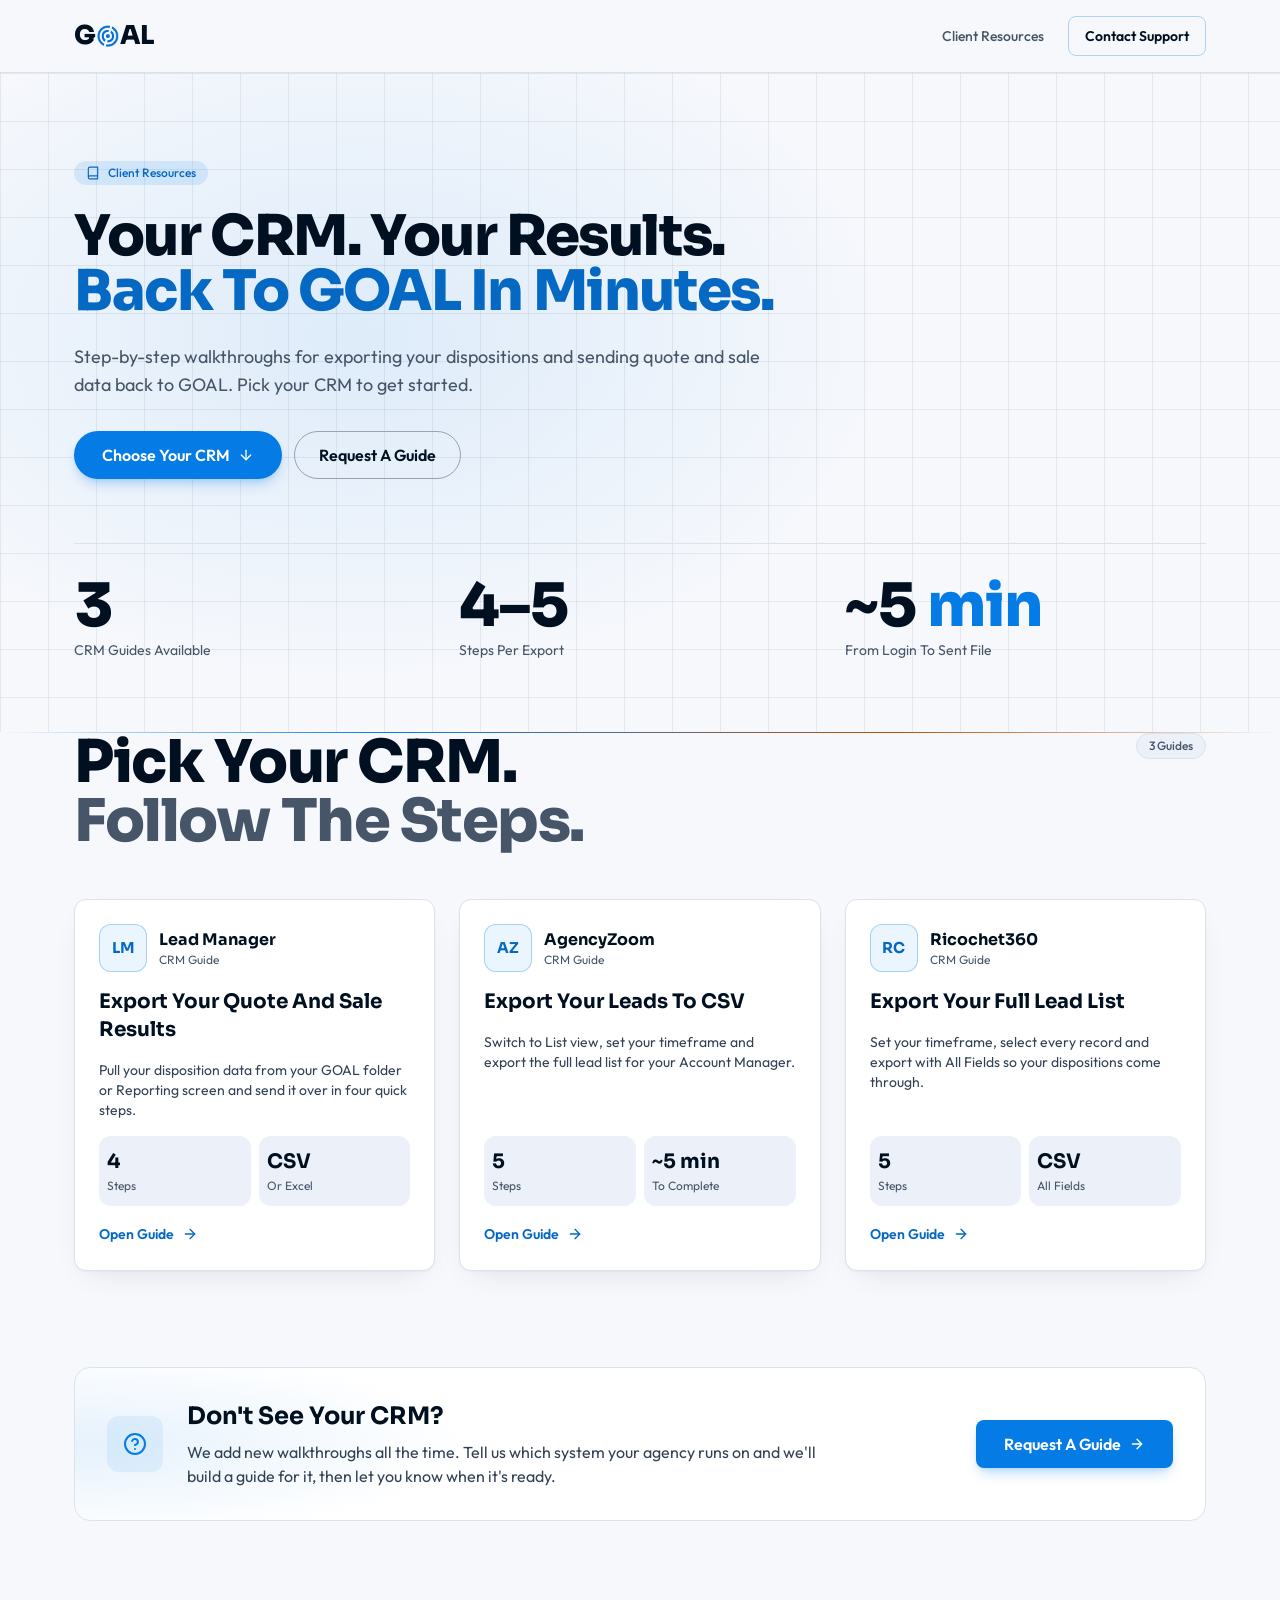
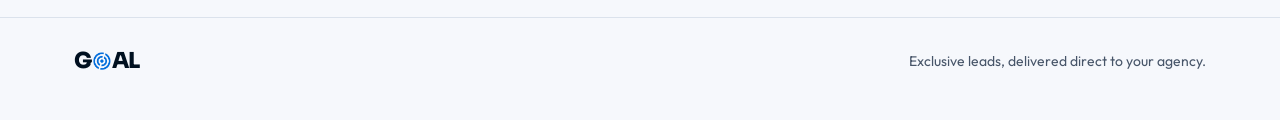
==== commit 7e932f38: "Add system-driven light and dark mode to the site and all guides Light palette tokens override the d" ====
--- a/index.html
+++ b/index.html
@@ -5,7 +5,9 @@
 <meta name="viewport" content="width=device-width, initial-scale=1.0">
 <title>GOAL — Client Guides</title>
 <meta name="description" content="Step-by-step guides for exporting your dispositions and sending quote and sale data back to GOAL.">
-<meta name="theme-color" content="#080c10">
+<meta name="color-scheme" content="dark light">
+<meta name="theme-color" content="#080c10" media="(prefers-color-scheme: dark)">
+<meta name="theme-color" content="#f6f8fc" media="(prefers-color-scheme: light)">
 <link rel="icon" type="image/png" href="assets/goal-mark.png">
 <link rel="preconnect" href="https://fonts.googleapis.com">
 <link rel="preconnect" href="https://fonts.gstatic.com" crossorigin>
--- a/assets/goal.css
+++ b/assets/goal.css
@@ -1,8 +1,10 @@
 /* ==========================================================================
    GOAL design system — shared styles for the Client Guides site
-   Tokens from the GOAL design system (dark theme default).
+   Tokens from the GOAL design system. Dark is the default; a light palette
+   takes over automatically when the visitor's OS/browser prefers light.
    ========================================================================== */
 :root{
+  color-scheme:dark light;
   --ground:#080c10; --surface:#0d1117; --surface-raised:#151a1e;
   --border-subtle:rgba(30,41,59,.5); --border-strong:#64748b;
   --ink:#ffffff; --ink-soft:#cbd5e1; --ink-muted:#94a3b8;
@@ -10,6 +12,9 @@
   --brand-tint:rgba(5,123,229,.1); --brand-tint-strong:rgba(5,123,229,.15);
   --brand-border:rgba(5,123,229,.3);
   --accent-amber:#d97706; --success:#22c55e;
+  --amber-tint:rgba(217,119,6,.12); --amber-border:rgba(217,119,6,.45);
+  --hero-glow:rgba(5,123,229,.13); --grid-line:rgba(30,41,59,.28);
+  --mock-border:transparent;
 
   /* light tokens, used for product mockups and example exports */
   --l-ground:#f6f8fc; --l-surface:#ffffff; --l-raised:#ebf0f9; --l-border:#dbe2ec;
@@ -27,6 +32,27 @@
   --glow-brand:0 0 28px -8px rgba(5,123,229,.55);
 
   --container:1180px;
+}
+
+/* ---------- Light theme: follows the system setting ---------- */
+@media (prefers-color-scheme:light){
+  :root{
+    --ground:#f6f8fc; --surface:#ffffff; --surface-raised:#ebf0f9;
+    --border-subtle:#dbe2ec; --border-strong:#94a3b8;
+    --ink:#001020; --ink-soft:#334155; --ink-muted:#475569;
+    --brand-hover:#0569c4; --brand-text:#0569c4;
+    --brand-tint:rgba(5,123,229,.08); --brand-tint-strong:rgba(5,123,229,.12);
+    --brand-border:rgba(5,123,229,.3);
+    --accent-amber:#b45309; --success:#15803d;
+    --amber-tint:rgba(217,119,6,.1); --amber-border:rgba(180,83,9,.4);
+    --hero-glow:rgba(5,123,229,.1); --grid-line:rgba(100,116,139,.12);
+    --mock-border:var(--l-border);
+
+    --shadow-lg:0 12px 24px -8px rgba(15,23,42,.12),0 4px 8px -4px rgba(15,23,42,.06);
+    --shadow-card:0 1px 2px rgba(15,23,42,.04),0 12px 32px -16px rgba(15,23,42,.14);
+    --shadow-brand:0 8px 14px -4px rgba(5,123,229,.28),0 3px 6px -3px rgba(5,123,229,.2);
+    --glow-brand:0 0 24px -10px rgba(5,123,229,.35);
+  }
 }
 
 *{box-sizing:border-box;}
@@ -80,9 +106,9 @@
 
 /* ---------- Hero ---------- */
 .hero{background-color:var(--ground);
-  background-image:radial-gradient(ellipse 60% 75% at 28% 40%,rgba(5,123,229,.13),rgba(5,123,229,0) 70%),
-    linear-gradient(rgba(30,41,59,.28) 1px,transparent 1px),
-    linear-gradient(90deg,rgba(30,41,59,.28) 1px,transparent 1px);
+  background-image:radial-gradient(ellipse 60% 75% at 28% 40%,var(--hero-glow),rgba(5,123,229,0) 70%),
+    linear-gradient(var(--grid-line) 1px,transparent 1px),
+    linear-gradient(90deg,var(--grid-line) 1px,transparent 1px);
   background-size:100% 100%,48px 48px,48px 48px;}
 .hero .container{padding-top:88px;padding-bottom:72px;display:flex;flex-direction:column;gap:24px;}
 .badge{align-self:flex-start;display:inline-flex;align-items:center;gap:8px;padding:4px 12px;
@@ -150,7 +176,7 @@
 
 /* ---------- CTA / callout panels ---------- */
 .panel{padding:32px;border-radius:var(--radius-lg);background-color:var(--surface);
-  background-image:radial-gradient(ellipse 50% 90% at 0% 50%,rgba(5,123,229,.13),rgba(5,123,229,0) 70%);
+  background-image:radial-gradient(ellipse 50% 90% at 0% 50%,var(--hero-glow),rgba(5,123,229,0) 70%);
   border:1px solid var(--border-subtle);display:flex;flex-wrap:wrap;align-items:center;gap:24px;}
 .panel .text{flex:999 1 420px;min-width:0;display:flex;flex-direction:column;gap:8px;}
 .panel h2{font-family:var(--font-display);font-weight:700;font-size:24px;line-height:32px;}
@@ -163,14 +189,14 @@
 .icon-tile svg{width:20px;height:20px;}
 .icon-tile.lg{width:56px;height:56px;}
 .icon-tile.lg svg{width:24px;height:24px;}
-.icon-tile.amber{background:rgba(217,119,6,.12);color:var(--accent-amber);}
+.icon-tile.amber{background:var(--amber-tint);color:var(--accent-amber);}
 
 .card{padding:24px;border-radius:var(--radius-md);background:var(--surface);border:1px solid var(--border-subtle);}
 .callout{display:flex;gap:16px;align-items:flex-start;}
 .callout .body{flex:1;min-width:0;display:flex;flex-direction:column;gap:8px;}
 .callout h2{font-family:var(--font-display);font-weight:700;font-size:20px;line-height:28px;}
 .callout p{color:var(--ink-soft);}
-.callout.warn{border-color:rgba(217,119,6,.45);}
+.callout.warn{border-color:var(--amber-border);}
 .callout.info{background:var(--brand-tint);border-color:var(--brand-border);}
 .callout.intro{padding:32px;flex-wrap:wrap;gap:24px;}
 .callout.intro h2{font-size:24px;line-height:32px;}
@@ -200,7 +226,7 @@
   display:flex;gap:12px;align-items:flex-start;}
 .note svg{width:16px;height:16px;flex-shrink:0;margin-top:2px;stroke:var(--brand);}
 .note p{font-size:14px;line-height:20px;color:var(--ink-muted);}
-.note.warn{border:1px solid rgba(217,119,6,.45);}
+.note.warn{border:1px solid var(--amber-border);}
 .note.warn svg{stroke:var(--accent-amber);}
 .note.warn p{color:var(--ink-soft);}
 
@@ -218,7 +244,7 @@
 .step-copy{flex:1 1 360px;min-width:0;display:flex;flex-direction:column;gap:12px;}
 .step-head{display:flex;align-items:center;gap:16px;}
 .mock{flex:1 1 360px;min-width:0;margin:0;padding:24px;border-radius:var(--radius-lg);background:var(--l-ground);
-  color:var(--l-ink);min-height:220px;display:flex;font-size:14px;line-height:20px;}
+  border:1px solid var(--mock-border);color:var(--l-ink);min-height:220px;display:flex;font-size:14px;line-height:20px;}
 @media (max-width:600px){ .step-row{padding:20px;gap:20px;} .step-copy,.mock{flex-basis:100%;} .mock{padding:16px;} }
 .mock svg{width:16px;height:16px;flex-shrink:0;}
 .m-box{background:var(--l-surface);border:1px solid var(--l-border);border-radius:var(--radius-md);}
@@ -233,7 +259,8 @@
   background:var(--brand);color:#fff;font-weight:600;}
 
 /* ---------- Example export table (light mockup) ---------- */
-.sheet{border-radius:var(--radius-lg);background:var(--l-surface);color:var(--l-ink);overflow:hidden;box-shadow:var(--shadow-lg);}
+.sheet{border-radius:var(--radius-lg);background:var(--l-surface);color:var(--l-ink);overflow:hidden;
+  border:1px solid var(--mock-border);box-shadow:var(--shadow-lg);}
 .sheet .titlebar{display:flex;align-items:center;gap:8px;padding:12px 16px;background:var(--l-raised);border-bottom:1px solid var(--l-border);}
 .sheet .titlebar i{width:10px;height:10px;border-radius:50%;background:#94a3b8;}
 .sheet .titlebar span{margin-left:8px;font-size:12px;line-height:16px;font-weight:500;color:var(--l-ink-muted);}
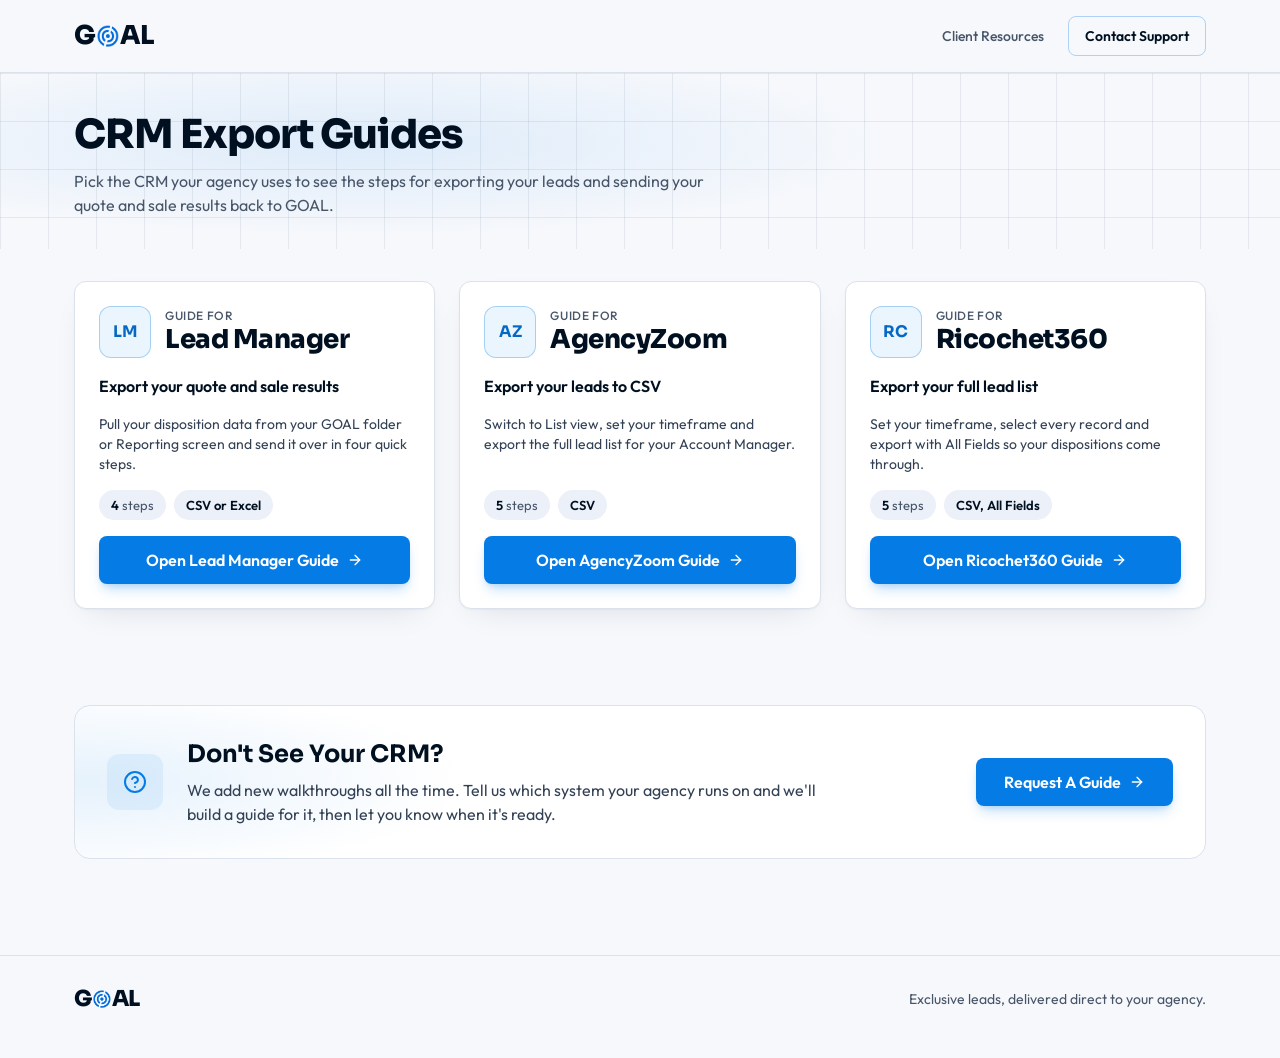
==== commit b24d6928: "Put the guides first on the landing page Shrink the hero to a title and one line and drop the stats " ====
--- a/index.html
+++ b/index.html
@@ -26,50 +26,28 @@
   </div>
 </header>
 
-<section class="hero">
+<section class="hero compact">
   <div class="container">
-    <span class="badge">
-      <svg viewBox="0 0 24 24" fill="none" stroke="currentColor" stroke-width="2" stroke-linecap="round" stroke-linejoin="round" aria-hidden="true"><path d="M4 19.5v-15A2.5 2.5 0 0 1 6.5 2H20v20H6.5a2.5 2.5 0 0 1 0-5H20"/></svg>
-      Client Resources
-    </span>
-    <h1 class="display-lg">Your CRM. Your Results.<br><span class="accent">Back To GOAL In Minutes.</span></h1>
-    <p class="lead">Step-by-step walkthroughs for exporting your dispositions and sending quote and sale data back to GOAL. Pick your CRM to get started.</p>
-    <div class="actions">
-      <a class="btn btn-primary btn-pill" href="#guides">Choose Your CRM
-        <svg viewBox="0 0 24 24" fill="none" stroke="currentColor" stroke-width="2" stroke-linecap="round" stroke-linejoin="round" aria-hidden="true"><path d="M12 5v14"/><path d="m19 12-7 7-7-7"/></svg>
-      </a>
-      <a class="btn btn-ghost btn-pill" href="#request">Request A Guide</a>
-    </div>
-    <div class="stats">
-      <div class="stat"><div class="value">3</div><div class="label">CRM Guides Available</div></div>
-      <div class="stat"><div class="value">4–5</div><div class="label">Steps Per Export</div></div>
-      <div class="stat"><div class="value">~5<span> min</span></div><div class="label">From Login To Sent File</div></div>
-    </div>
+    <h1 class="display-md">CRM Export Guides</h1>
+    <p class="lead">Pick the CRM your agency uses to see the steps for exporting your leads and sending your quote and sale results back to GOAL.</p>
   </div>
 </section>
 
-<div class="divider" aria-hidden="true"></div>
-
-<main id="guides" class="container">
-  <div class="section-head">
-    <h2 class="display-xl">Pick Your CRM.<br><span class="muted">Follow The Steps.</span></h2>
-    <span class="badge neutral">3 Guides</span>
-  </div>
-
+<main id="guides" class="container landing">
   <div class="grid">
 
     <a class="guide-card" href="lead-manager-export.html">
       <div class="toprow">
         <div class="mono" aria-hidden="true">LM</div>
-        <div class="crm"><span class="name">Lead Manager</span><small>CRM Guide</small></div>
+        <div class="crm"><small>Guide for</small><h2 class="name">Lead Manager</h2></div>
       </div>
-      <h3>Export Your Quote And Sale Results</h3>
+      <p class="task">Export your quote and sale results</p>
       <p>Pull your disposition data from your GOAL folder or Reporting screen and send it over in four quick steps.</p>
-      <div class="tiles">
-        <div class="tile"><span class="v">4</span><span class="l">Steps</span></div>
-        <div class="tile"><span class="v">CSV</span><span class="l">Or Excel</span></div>
-      </div>
-      <span class="open-link">Open Guide
+      <ul class="facts">
+        <li><strong>4</strong> steps</li>
+        <li><strong>CSV or Excel</strong></li>
+      </ul>
+      <span class="btn btn-primary open-btn">Open Lead Manager Guide
         <svg viewBox="0 0 24 24" fill="none" stroke="currentColor" stroke-width="2" stroke-linecap="round" stroke-linejoin="round" aria-hidden="true"><path d="M5 12h14"/><path d="m12 5 7 7-7 7"/></svg>
       </span>
     </a>
@@ -77,15 +55,15 @@
     <a class="guide-card" href="agencyzoom-export.html">
       <div class="toprow">
         <div class="mono" aria-hidden="true">AZ</div>
-        <div class="crm"><span class="name">AgencyZoom</span><small>CRM Guide</small></div>
+        <div class="crm"><small>Guide for</small><h2 class="name">AgencyZoom</h2></div>
       </div>
-      <h3>Export Your Leads To CSV</h3>
+      <p class="task">Export your leads to CSV</p>
       <p>Switch to List view, set your timeframe and export the full lead list for your Account Manager.</p>
-      <div class="tiles">
-        <div class="tile"><span class="v">5</span><span class="l">Steps</span></div>
-        <div class="tile"><span class="v">~5 min</span><span class="l">To Complete</span></div>
-      </div>
-      <span class="open-link">Open Guide
+      <ul class="facts">
+        <li><strong>5</strong> steps</li>
+        <li><strong>CSV</strong></li>
+      </ul>
+      <span class="btn btn-primary open-btn">Open AgencyZoom Guide
         <svg viewBox="0 0 24 24" fill="none" stroke="currentColor" stroke-width="2" stroke-linecap="round" stroke-linejoin="round" aria-hidden="true"><path d="M5 12h14"/><path d="m12 5 7 7-7 7"/></svg>
       </span>
     </a>
@@ -93,15 +71,15 @@
     <a class="guide-card" href="ricochet-export.html">
       <div class="toprow">
         <div class="mono" aria-hidden="true">RC</div>
-        <div class="crm"><span class="name">Ricochet360</span><small>CRM Guide</small></div>
+        <div class="crm"><small>Guide for</small><h2 class="name">Ricochet360</h2></div>
       </div>
-      <h3>Export Your Full Lead List</h3>
+      <p class="task">Export your full lead list</p>
       <p>Set your timeframe, select every record and export with All Fields so your dispositions come through.</p>
-      <div class="tiles">
-        <div class="tile"><span class="v">5</span><span class="l">Steps</span></div>
-        <div class="tile"><span class="v">CSV</span><span class="l">All Fields</span></div>
-      </div>
-      <span class="open-link">Open Guide
+      <ul class="facts">
+        <li><strong>5</strong> steps</li>
+        <li><strong>CSV, All Fields</strong></li>
+      </ul>
+      <span class="btn btn-primary open-btn">Open Ricochet360 Guide
         <svg viewBox="0 0 24 24" fill="none" stroke="currentColor" stroke-width="2" stroke-linecap="round" stroke-linejoin="round" aria-hidden="true"><path d="M5 12h14"/><path d="m12 5 7 7-7 7"/></svg>
       </span>
     </a>
--- a/assets/goal.css
+++ b/assets/goal.css
@@ -111,6 +111,9 @@
     linear-gradient(90deg,var(--grid-line) 1px,transparent 1px);
   background-size:100% 100%,48px 48px,48px 48px;}
 .hero .container{padding-top:88px;padding-bottom:72px;display:flex;flex-direction:column;gap:24px;}
+.hero.compact .container{padding-top:40px;padding-bottom:32px;gap:12px;}
+.hero.compact .lead{font-size:16px;line-height:24px;}
+@media (max-width:600px){ .hero.compact .container{padding-top:28px;padding-bottom:24px;} }
 .badge{align-self:flex-start;display:inline-flex;align-items:center;gap:8px;padding:4px 12px;
   border-radius:var(--radius-full);background:var(--brand-tint-strong);color:var(--brand-text);
   font-size:12px;line-height:16px;font-weight:500;}
@@ -120,6 +123,8 @@
 .display-lg{font-family:var(--font-display);font-weight:800;font-size:clamp(38px,5.2vw,56px);
   line-height:.98;letter-spacing:-1.4px;max-width:18ch;}
 .display-lg .accent{color:var(--brand-text);}
+.display-md{font-family:var(--font-display);font-weight:800;font-size:clamp(28px,3.4vw,40px);
+  line-height:1.1;letter-spacing:-1px;}
 .display-xl{font-family:var(--font-display);font-weight:800;font-size:clamp(34px,4.6vw,60px);
   line-height:1;letter-spacing:-1.5px;}
 .display-xl .muted{color:var(--ink-muted);}
@@ -131,16 +136,6 @@
   border:1px solid var(--border-subtle);background:var(--surface);font-size:14px;line-height:20px;color:var(--ink-soft);}
 .chip svg{width:16px;height:16px;stroke:var(--brand);}
 
-/* hero stats */
-.stats{display:grid;grid-template-columns:repeat(auto-fit,minmax(200px,1fr));gap:24px;
-  margin-top:40px;padding-top:32px;border-top:1px solid var(--border-subtle);}
-.stat{display:flex;flex-direction:column;gap:4px;}
-.stat .value{font-family:var(--font-display);font-weight:800;font-size:60px;line-height:60px;
-  letter-spacing:-1.5px;font-variant-numeric:tabular-nums;}
-.stat .value span{color:var(--brand);}
-.stat .label{font-size:14px;line-height:20px;color:var(--ink-muted);}
-@media (max-width:600px){ .stat .value{font-size:48px;line-height:52px;} }
-
 .divider{height:1px;background:linear-gradient(90deg,rgba(5,123,229,0),var(--brand) 30%,var(--accent-amber) 70%,rgba(217,119,6,0));}
 
 /* ---------- Sections ---------- */
@@ -149,6 +144,8 @@
 .section{margin-top:96px;}
 .section > .lead{margin:24px 0 48px;}
 @media (max-width:600px){ main{padding-top:64px;} .section{margin-top:64px;} }
+main.landing{padding-top:32px;}
+@media (max-width:600px){ main.landing{padding-top:24px;} }
 
 /* ---------- Guide cards (landing) ---------- */
 .grid{display:grid;grid-template-columns:repeat(auto-fit,minmax(300px,1fr));gap:24px;}
@@ -157,22 +154,22 @@
   background:var(--surface);border:1px solid var(--border-subtle);box-shadow:var(--shadow-card);
   color:var(--ink);text-decoration:none;transition:border-color .18s ease,transform .18s ease;}
 .guide-card:hover{border-color:rgba(5,123,229,.55);transform:translateY(-3px);color:var(--ink);}
-.guide-card:hover .open-link{color:var(--ink);}
-.guide-card .toprow{display:flex;align-items:center;gap:12px;}
-.mono{width:48px;height:48px;flex-shrink:0;border-radius:var(--radius-md);background:var(--brand-tint);
+.guide-card:hover .open-btn{background:var(--brand-hover);}
+.guide-card:focus-visible{outline:2px solid var(--brand-text);outline-offset:3px;}
+.guide-card .toprow{display:flex;align-items:center;gap:14px;}
+.mono{width:52px;height:52px;flex-shrink:0;border-radius:var(--radius-md);background:var(--brand-tint);
   border:1px solid var(--brand-border);display:flex;align-items:center;justify-content:center;
-  font-family:var(--font-display);font-weight:700;font-size:15px;color:var(--brand-text);}
+  font-family:var(--font-display);font-weight:700;font-size:16px;color:var(--brand-text);}
 .crm{display:flex;flex-direction:column;}
-.crm .name{font-family:var(--font-display);font-weight:700;font-size:16px;line-height:24px;}
-.crm small{font-size:12px;line-height:16px;color:var(--ink-muted);}
-.guide-card h3{font-family:var(--font-display);font-weight:700;font-size:20px;line-height:28px;}
+.crm small{font-size:12px;line-height:16px;font-weight:500;text-transform:uppercase;letter-spacing:.6px;color:var(--ink-muted);}
+.crm .name{font-family:var(--font-display);font-weight:800;font-size:26px;line-height:32px;letter-spacing:-.5px;}
+.guide-card .task{font-size:16px;line-height:24px;font-weight:600;color:var(--ink);}
 .guide-card p{font-size:14px;line-height:20px;color:var(--ink-soft);}
-.tiles{display:grid;grid-template-columns:repeat(2,minmax(0,1fr));gap:8px;margin-top:auto;}
-.tile{padding:12px 8px;border-radius:var(--radius-md);background:var(--surface-raised);display:flex;flex-direction:column;gap:2px;}
-.tile .v{font-family:var(--font-display);font-weight:700;font-size:20px;line-height:28px;}
-.tile .l{font-size:12px;line-height:16px;color:var(--ink-muted);}
-.open-link{display:inline-flex;align-items:center;gap:8px;font-size:14px;font-weight:600;color:var(--brand-text);transition:color .15s;}
-.open-link svg{width:16px;height:16px;}
+.facts{list-style:none;margin:0;padding:0;display:flex;flex-wrap:wrap;gap:8px;margin-top:auto;}
+.facts li{padding:6px 12px;border-radius:var(--radius-full);background:var(--surface-raised);
+  font-size:13px;line-height:18px;color:var(--ink-muted);}
+.facts strong{color:var(--ink);font-weight:600;}
+.open-btn{justify-content:center;width:100%;white-space:normal;text-align:center;}
 
 /* ---------- CTA / callout panels ---------- */
 .panel{padding:32px;border-radius:var(--radius-lg);background-color:var(--surface);
